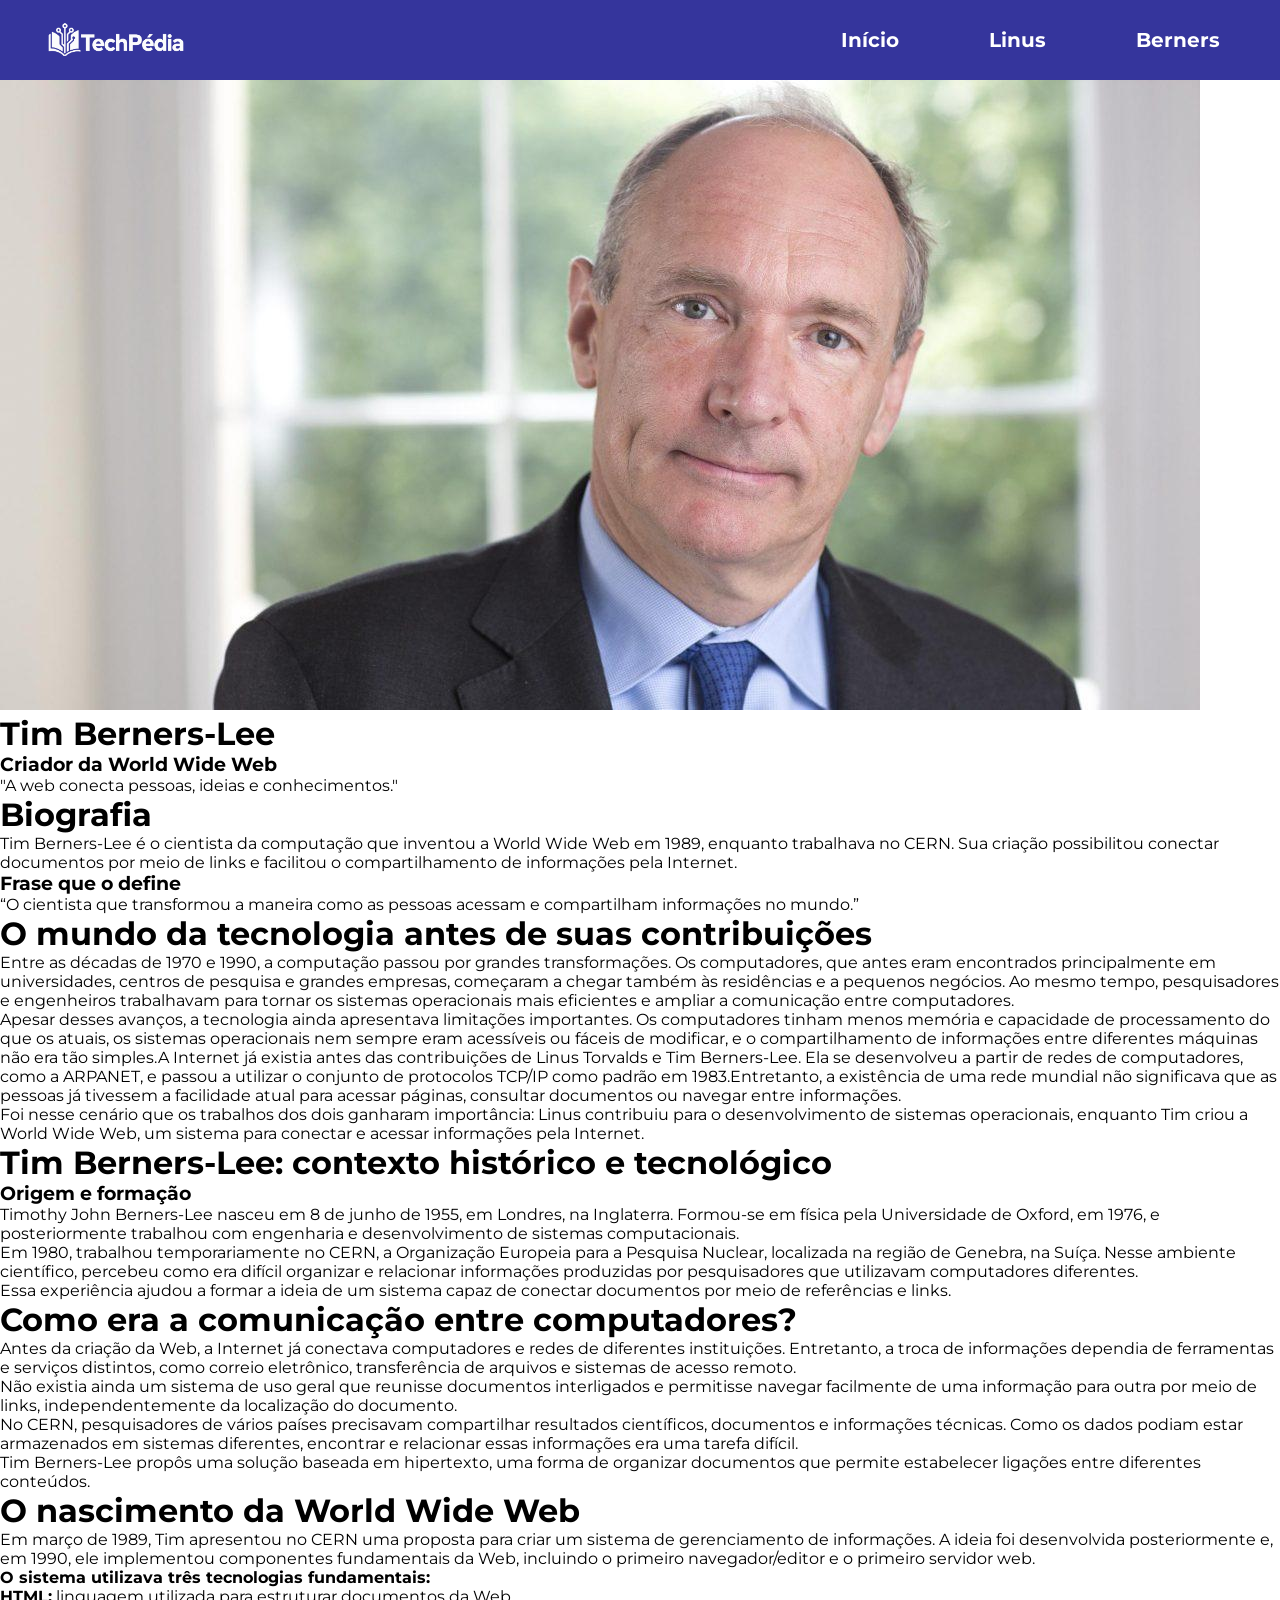
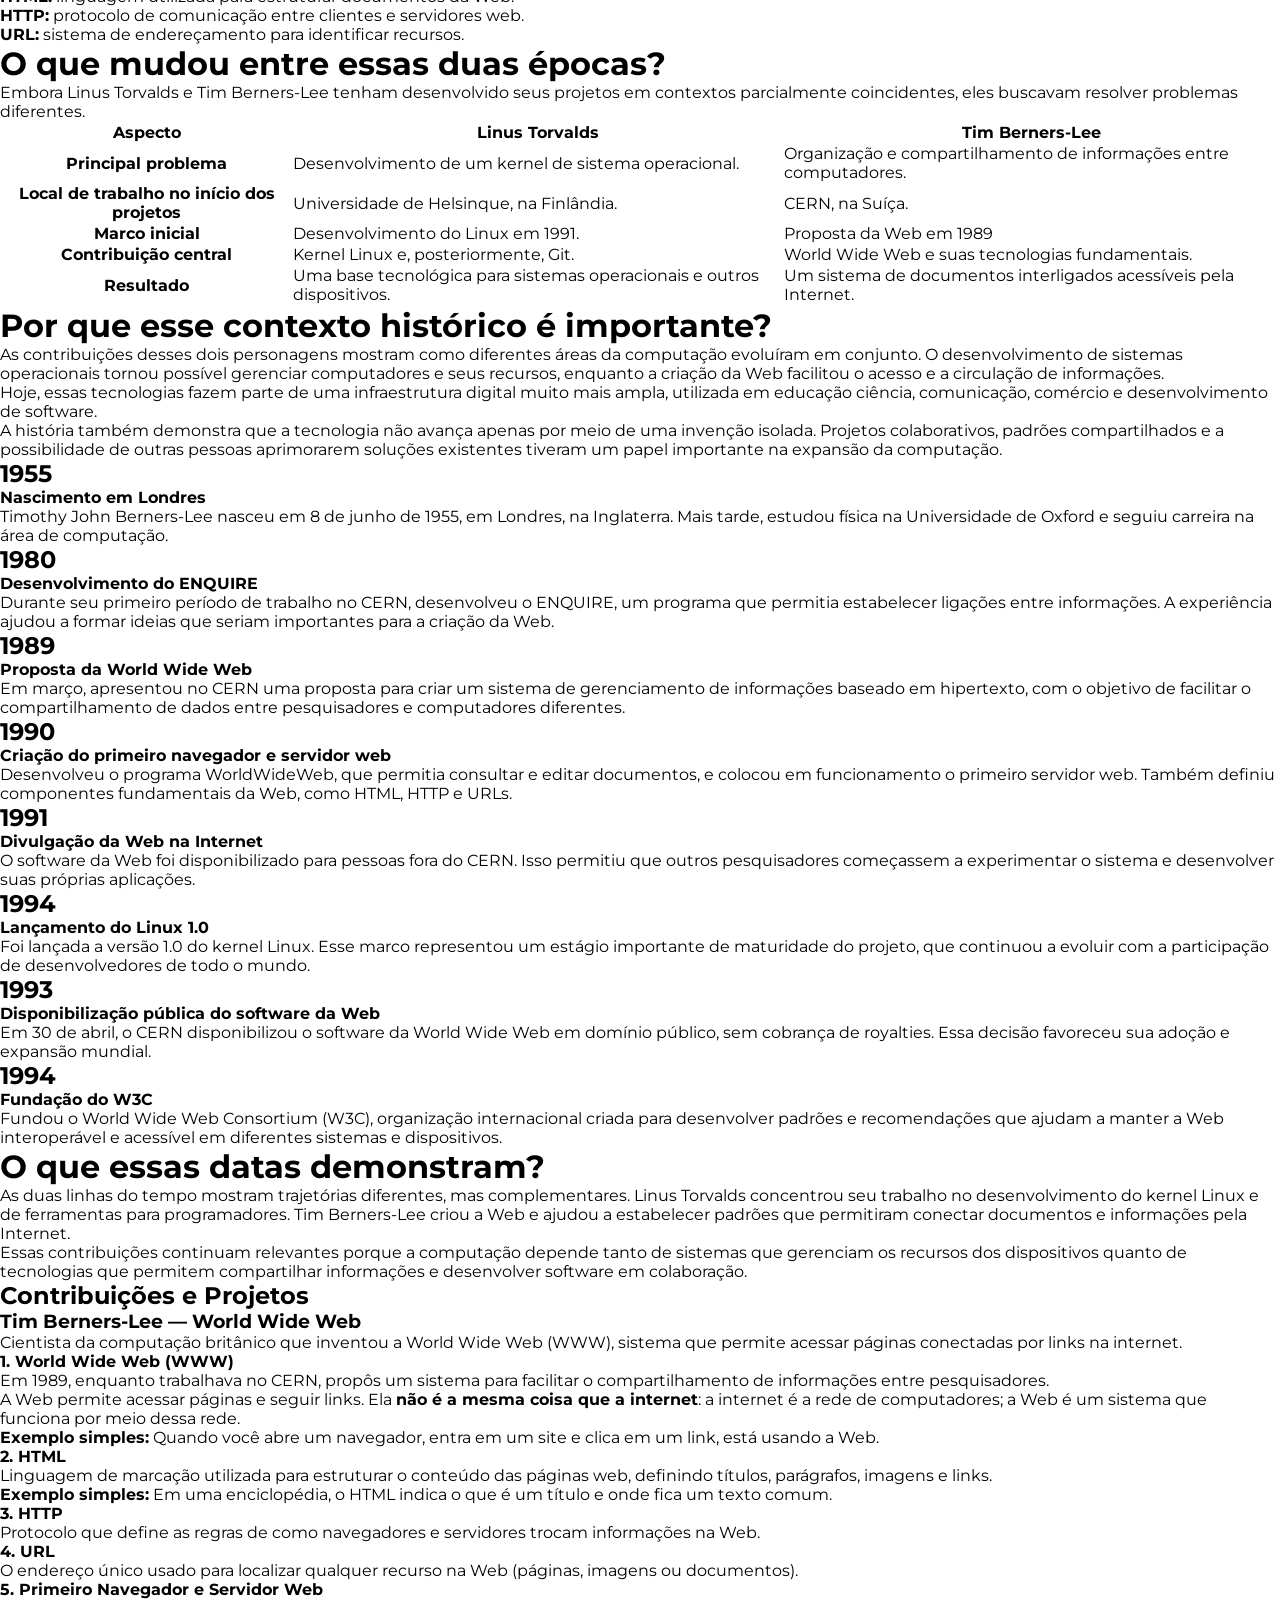
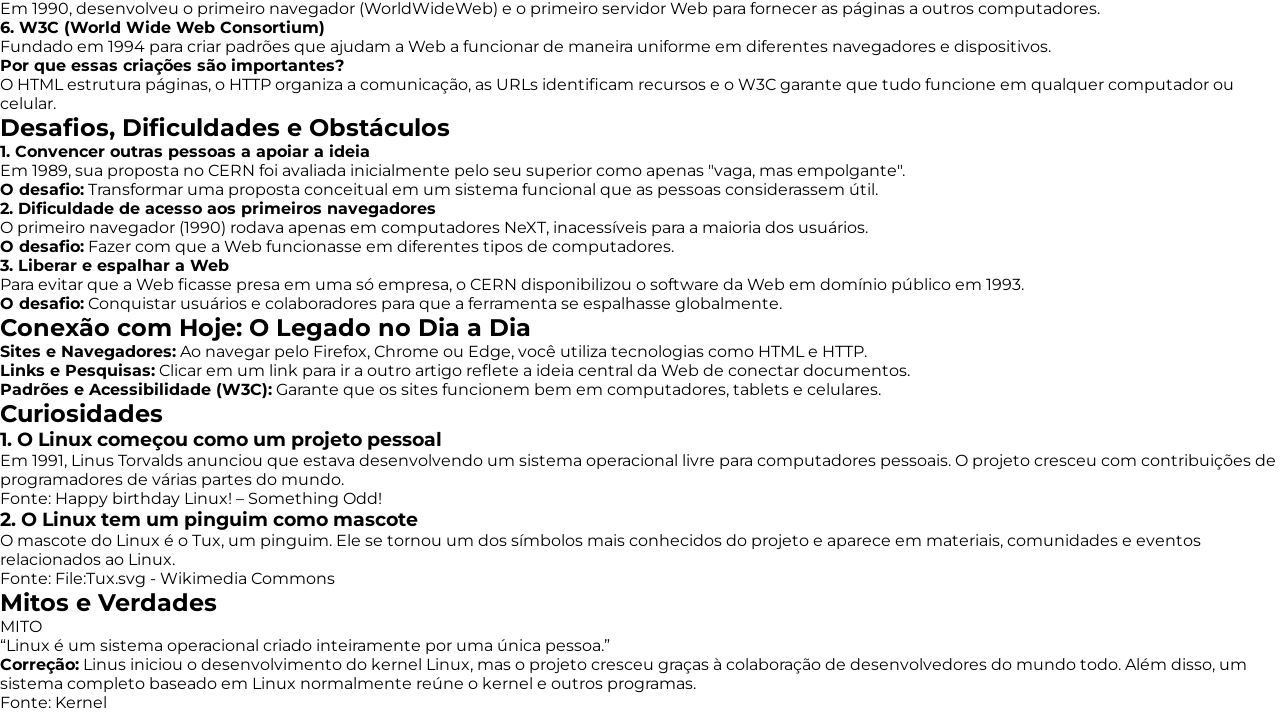
==== berners.html @ 82fdd0cc "." ====
<!DOCTYPE html>
<html lang="pt-BR">
<head>
    <meta charset="UTF-8">
    <meta name="viewport" content="width=device-width, initial-scale=1.0">
    <link rel="stylesheet" href="static/style.css">
    <title>TechPédia</title>
    <!-- relacha isso e para o css(Gemini ajudou) -->
    <link rel="preconnect" href="https://fonts.googleapis.com">
    <link rel="preconnect" href="https://fonts.gstatic.com" crossorigin>
    <link href="https://fonts.googleapis.com/css2?family=Montserrat:wght@400;700&display=swap" rel="stylesheet">
</head>
<body>
    <header class="cabecalho">
            <a class="imagem" href="index.html"><img src="imagens/TechPédia.png" alt="Imagem TechPédia"></a>
            <ul>
                <li><a href="index.html">Início</a></li>
                <li><a href="linus.html">Linus</a></li>
                <li><a href="berners.html">Berners</a></li>
            </ul>
    </header>

<!-- parte do meio -->
 
    <main>
        <div>
            <img src="imagens/Berners.jpg" alt="Imagem do Linus">
            <h1>Tim Berners-Lee</h1>
            <h3>Criador da World Wide Web</h3>
            <p>"A web conecta pessoas, ideias e conhecimentos."</p>
        </div>
        <div id="biografia">
            <h1>Biografia</h1>
            <p>Tim Berners-Lee é o cientista da computação que inventou a World Wide Web em 1989, enquanto trabalhava no CERN. Sua criação possibilitou conectar documentos por meio de links e facilitou o compartilhamento de informações pela Internet.</p>

            <h3>Frase que o define</h3>
            <p>“O cientista que transformou a maneira como as pessoas acessam e compartilham informações no mundo.”</p>
        </div>
        <div id="contexto">
            <h1>O mundo da tecnologia antes de suas contribuições</h1>
            <p>Entre as décadas de 1970 e 1990, a computação passou por grandes transformações. Os computadores, que antes eram encontrados principalmente em universidades, centros de pesquisa e grandes empresas, começaram a chegar também às residências e a pequenos negócios. Ao mesmo tempo, pesquisadores e engenheiros trabalhavam para tornar os sistemas operacionais mais eficientes e ampliar a comunicação entre computadores.</p>

            <p>Apesar desses avanços, a tecnologia ainda apresentava limitações importantes. Os computadores tinham menos memória e capacidade de processamento do que os atuais, os sistemas operacionais nem sempre eram acessíveis ou fáceis de modificar, e o compartilhamento de informações entre diferentes máquinas não era tão simples.A Internet já existia antes das contribuições de Linus Torvalds e Tim Berners-Lee. Ela se desenvolveu a partir de redes de computadores, como a ARPANET, e passou a utilizar o conjunto de protocolos TCP/IP como padrão em 1983.Entretanto, a existência de uma rede mundial não significava que as pessoas já tivessem a facilidade atual para acessar páginas, consultar documentos ou navegar entre informações.</p>
            
            <p>Foi nesse cenário que os trabalhos dos dois ganharam importância: Linus contribuiu para o desenvolvimento de sistemas operacionais, enquanto Tim criou a World Wide Web, um sistema para conectar e acessar informações pela Internet.</p>

            <h1>Tim Berners-Lee: contexto histórico e tecnológico</h1>
            <h3>Origem e formação</h3>
            <p>Timothy John Berners-Lee nasceu em 8 de junho de 1955, em Londres, na Inglaterra. Formou-se em física pela Universidade de Oxford, em 1976, e posteriormente trabalhou com engenharia e desenvolvimento de sistemas computacionais.</p>

            <p>Em 1980, trabalhou temporariamente no CERN, a Organização Europeia para a Pesquisa Nuclear, localizada na região de Genebra, na Suíça. Nesse ambiente científico, percebeu como era difícil organizar e relacionar informações produzidas por pesquisadores que utilizavam computadores diferentes.</p>

            <p>Essa experiência ajudou a formar a ideia de um sistema capaz de conectar documentos por meio de referências e links.</p>

            <h1>Como era a comunicação entre computadores?</h1>
            <p>Antes da criação da Web, a Internet já conectava computadores e redes de diferentes instituições. Entretanto, a troca de informações dependia de ferramentas e serviços distintos, como correio eletrônico, transferência de arquivos e sistemas de acesso remoto.</p>
            
            <p>Não existia ainda um sistema de uso geral que reunisse documentos interligados e permitisse navegar facilmente de uma informação para outra por meio de links, independentemente da localização do documento.</p>
            <p>No CERN, pesquisadores de vários países precisavam compartilhar resultados científicos, documentos e informações técnicas. Como os dados podiam estar armazenados em sistemas diferentes, encontrar e relacionar essas informações era uma tarefa difícil.</p>

            <p>Tim Berners-Lee propôs uma solução baseada em hipertexto, uma forma de organizar documentos que permite estabelecer ligações entre diferentes conteúdos.</p>

            <h1>O nascimento da World Wide Web</h1>
            <p>Em março de 1989, Tim apresentou no CERN uma proposta para criar um sistema de gerenciamento de informações. A ideia foi desenvolvida posteriormente e, em 1990, ele implementou componentes fundamentais da Web, incluindo o primeiro navegador/editor e o primeiro servidor web.</p>

            <h4>O sistema utilizava três tecnologias fundamentais:</h4>
            <ul>
                <li><strong>HTML:</strong> linguagem utilizada para estruturar documentos da Web.</li>
                <li><strong>HTTP:</strong> protocolo de comunicação entre clientes e servidores web.</li>
                <li><strong>URL:</strong> sistema de endereçamento para identificar recursos.</li>
            </ul>
            <h1>O que mudou entre essas duas épocas?</h1>
            <p>Embora Linus Torvalds e Tim Berners-Lee tenham desenvolvido seus projetos em contextos parcialmente coincidentes, eles buscavam resolver problemas diferentes.</p>

            <table>
                <thead>
                    <tr>
                        <th>Aspecto</th>
                        <th>Linus Torvalds</th>
                        <th>Tim Berners-Lee</th>
                    </tr>
                </thead>
                <tbody>
                    <tr>
                        <th>Principal problema</th>
                        <td>Desenvolvimento de um kernel de sistema operacional.</td>
                        <td>Organização e compartilhamento de informações entre computadores.</td>
                    </tr>
                    <tr>
                        <th>Local de trabalho no início dos projetos</th>
                        <td>Universidade de Helsinque, na Finlândia.</td>
                        <td>CERN, na Suíça.</td>
                    </tr>
                    <tr>
                        <th>Marco inicial</th>
                        <td>Desenvolvimento do Linux em 1991.</td>
                        <td>Proposta da Web em 1989</td>
                    </tr>
                    <tr>
                        <th>Contribuição central</th>
                        <td>Kernel Linux e, posteriormente, Git.</td>
                        <td>World Wide Web e suas tecnologias fundamentais.</td>
                    </tr>
                    <tr>
                        <th>Resultado</th>
                        <td>Uma base tecnológica para sistemas operacionais e outros dispositivos.</td>
                        <td>Um sistema de documentos interligados acessíveis pela Internet.</td>
                    </tr>
                </tbody>
            </table>

            <h1>Por que esse contexto histórico é importante?</h1>
            <p>As contribuições desses dois personagens mostram como diferentes áreas da computação evoluíram em conjunto. O desenvolvimento de sistemas operacionais tornou possível gerenciar computadores e seus recursos, enquanto a criação da Web facilitou o acesso e a circulação de informações.</p>

            <p>Hoje, essas tecnologias fazem parte de uma infraestrutura digital muito mais ampla, utilizada em educação ciência, comunicação, comércio e desenvolvimento de software.</p>

            <p>A história também demonstra que a tecnologia não avança apenas por meio de uma invenção isolada. Projetos colaborativos, padrões compartilhados e a possibilidade de outras pessoas aprimorarem soluções existentes tiveram um papel importante na expansão da computação.</p>

        </div>
        <div id="linha-tempo">
            <div>
                <h2>1955</h2>
                <h4>Nascimento em Londres</h4>
                <p>Timothy John Berners-Lee nasceu em 8 de junho de 1955, em Londres, na Inglaterra. Mais tarde, estudou física na Universidade de Oxford e seguiu carreira na área de computação.</p>
            </div>
            <div>
                <h2>1980</h2>
                <h4>Desenvolvimento do ENQUIRE</h4>
                <p>Durante seu primeiro período de trabalho no CERN, desenvolveu o ENQUIRE, um programa que permitia estabelecer ligações entre informações. A experiência ajudou a formar ideias que seriam importantes para a criação da Web.</p>
            </div>
            <div>
                <h2>1989</h2>
                <h4>Proposta da World Wide Web</h4>
                <p>Em março, apresentou no CERN uma proposta para criar um sistema de gerenciamento de informações baseado em hipertexto, com o objetivo de facilitar o compartilhamento de dados entre pesquisadores e computadores diferentes.</p>
            </div>
            <div>
                <h2>1990</h2>
                <h4>Criação do primeiro navegador e servidor web</h4>
                <p>Desenvolveu o programa WorldWideWeb, que permitia consultar e editar documentos, e colocou em funcionamento o primeiro servidor web. Também definiu componentes fundamentais da Web, como HTML, HTTP e URLs.</p>
            </div>
            <div>
                <h2>1991</h2>
                <h4>Divulgação da Web na Internet</h4>
                <p>O software da Web foi disponibilizado para pessoas fora do CERN. Isso permitiu que outros pesquisadores começassem a experimentar o sistema e desenvolver suas próprias aplicações.</p>
            </div>
            <div>
                <h2>1994</h2>
                <h4>Lançamento do Linux 1.0</h4>
                <p>Foi lançada a versão 1.0 do kernel Linux. Esse marco representou um estágio importante de maturidade do projeto, que continuou a evoluir com a participação de desenvolvedores de todo o mundo.</p>
            </div>
            <div>
                <h2>1993</h2>
                <h4>Disponibilização pública do software da Web</h4>
                <p>Em 30 de abril, o CERN disponibilizou o software da World Wide Web em domínio público, sem cobrança de royalties. Essa decisão favoreceu sua adoção e expansão mundial.</p>
            </div>
            <div>
                <h2>1994</h2>
                <h4>Fundação do W3C</h4>
                <p>Fundou o World Wide Web Consortium (W3C), organização internacional criada para desenvolver padrões e recomendações que ajudam a manter a Web interoperável e acessível em diferentes sistemas e dispositivos.</p>
            </div>
            <h1>O que essas datas demonstram?</h1>
            <p>As duas linhas do tempo mostram trajetórias diferentes, mas complementares. Linus Torvalds concentrou seu trabalho no desenvolvimento do kernel Linux e de ferramentas para programadores. Tim Berners-Lee criou a Web e ajudou a estabelecer padrões que permitiram conectar documentos e informações pela Internet.</p>
            
            <p>Essas contribuições continuam relevantes porque a computação depende tanto de sistemas que gerenciam os recursos dos dispositivos quanto de tecnologias que permitem compartilhar informações e desenvolver software em colaboração.</p>
        </div>
        <!-- parte do abner(04 a 06) -->

        <!-- SEÇÃO: CONTRIBUIÇÕES E PROJETOS -->
        <section class="secao-contribuicoes">
            <h2>Contribuições e Projetos</h2>

            <article class="cartao-autor">
                <h3>Tim Berners-Lee — World Wide Web</h3>
                <p class="subtitulo-autor">Cientista da computação britânico que inventou a World Wide Web (WWW), sistema que permite acessar páginas conectadas por links na internet.</p>

                <div class="card-item">
                    <h4>1. World Wide Web (WWW)</h4>
                    <p>Em 1989, enquanto trabalhava no CERN, propôs um sistema para facilitar o compartilhamento de informações entre pesquisadores.</p>
                    <p>A Web permite acessar páginas e seguir links. Ela <strong>não é a mesma coisa que a internet</strong>: a internet é a rede de computadores; a Web é um sistema que funciona por meio dessa rede.</p>
                    <div class="caixa-exemplo">
                        <strong>Exemplo simples:</strong> Quando você abre um navegador, entra em um site e clica em um link, está usando a Web.
                    </div>
                </div>

                <div class="card-item">
                    <h4>2. HTML</h4>
                    <p>Linguagem de marcação utilizada para estruturar o conteúdo das páginas web, definindo títulos, parágrafos, imagens e links.</p>
                    <div class="caixa-exemplo">
                        <strong>Exemplo simples:</strong> Em uma enciclopédia, o HTML indica o que é um título e onde fica um texto comum.
                    </div>
                </div>

                <div class="card-item">
                    <h4>3. HTTP</h4>
                    <p>Protocolo que define as regras de como navegadores e servidores trocam informações na Web.</p>
                </div>

                <div class="card-item">
                    <h4>4. URL</h4>
                    <p>O endereço único usado para localizar qualquer recurso na Web (páginas, imagens ou documentos).</p>
                </div>

                <div class="card-item">
                    <h4>5. Primeiro Navegador e Servidor Web</h4>
                    <p>Em 1990, desenvolveu o primeiro navegador (WorldWideWeb) e o primeiro servidor Web para fornecer as páginas a outros computadores.</p>
                </div>

                <div class="card-item">
                    <h4>6. W3C (World Wide Web Consortium)</h4>
                    <p>Fundado em 1994 para criar padrões que ajudam a Web a funcionar de maneira uniforme em diferentes navegadores e dispositivos.</p>
                </div>

                <div class="caixa-destaque">
                    <h4>Por que essas criações são importantes?</h4>
                    <p>O HTML estrutura páginas, o HTTP organiza a comunicação, as URLs identificam recursos e o W3C garante que tudo funcione em qualquer computador ou celular.</p>
                </div>
            </article>
        </section>

        <!-- SEÇÃO: DESAFIOS E OBSTÁCULOS -->
        <section class="secao-desafios">
            <h2>Desafios, Dificuldades e Obstáculos</h2>

            <article class="card-desafio">
                <div class="item-desafio">
                    <h4>1. Convencer outras pessoas a apoiar a ideia</h4>
                    <p>Em 1989, sua proposta no CERN foi avaliada inicialmente pelo seu superior como apenas "vaga, mas empolgante".</p>
                    <p><strong>O desafio:</strong> Transformar uma proposta conceitual em um sistema funcional que as pessoas considerassem útil.</p>
                </div>

                <div class="item-desafio">
                    <h4>2. Dificuldade de acesso aos primeiros navegadores</h4>
                    <p>O primeiro navegador (1990) rodava apenas em computadores NeXT, inacessíveis para a maioria dos usuários.</p>
                    <p><strong>O desafio:</strong> Fazer com que a Web funcionasse em diferentes tipos de computadores.</p>
                </div>

                <div class="item-desafio">
                    <h4>3. Liberar e espalhar a Web</h4>
                    <p>Para evitar que a Web ficasse presa em uma só empresa, o CERN disponibilizou o software da Web em domínio público em 1993.</p>
                    <p><strong>O desafio:</strong> Conquistar usuários e colaboradores para que a ferramenta se espalhasse globalmente.</p>
                </div>
            </article>
        </section>

        <!-- SEÇÃO: CONEXÃO COM O COTIDIANO -->
        <section class="secao-legado">
            <h2>Conexão com Hoje: O Legado no Dia a Dia</h2>

            <article class="card-legado">
                <ul>
                    <li><strong>Sites e Navegadores:</strong> Ao navegar pelo Firefox, Chrome ou Edge, você utiliza tecnologias como HTML e HTTP.</li>
                    <li><strong>Links e Pesquisas:</strong> Clicar em um link para ir a outro artigo reflete a ideia central da Web de conectar documentos.</li>
                    <li><strong>Padrões e Acessibilidade (W3C):</strong> Garante que os sites funcionem bem em computadores, tablets e celulares.</li>
                </ul>
            </article>
        </section>
        <!-- enzo (07 a 08) -->

        <section class="secao-curiosidades">
    <h2>Curiosidades</h2>

    <article class="card-curiosidade">
        <h3>1. O Linux começou como um projeto pessoal</h3>
        <p>Em 1991, Linus Torvalds anunciou que estava desenvolvendo um sistema operacional livre para computadores pessoais. O projeto cresceu com contribuições de programadores de várias partes do mundo.</p>
        <span class="fonte-referencia">Fonte: Happy birthday Linux! – Something Odd!</span>
    </article>

    <article class="card-curiosidade">
        <h3>2. O Linux tem um pinguim como mascote</h3>
        <p>O mascote do Linux é o Tux, um pinguim. Ele se tornou um dos símbolos mais conhecidos do projeto e aparece em materiais, comunidades e eventos relacionados ao Linux.</p>
        <span class="fonte-referencia">Fonte: File:Tux.svg - Wikimedia Commons</span>
    </article>
</section>

<section class="secao-mitos-verdades">
    <h2>Mitos e Verdades</h2>

    <div class="lista-mitos-verdades">
        <article class="card-fato mito">
            <header class="header-fato">
                <span class="tag-fato">MITO</span>
                <p class="frase-fato">“Linux é um sistema operacional criado inteiramente por uma única pessoa.”</p>
            </header>
            <div class="corpo-fato">
                <p><strong>Correção:</strong> Linus iniciou o desenvolvimento do kernel Linux, mas o projeto cresceu graças à colaboração de desenvolvedores do mundo todo. Além disso, um sistema completo baseado em Linux normalmente reúne o kernel e outros programas.</p>
                <span class="fonte-referencia">Fonte: Kernel</span>
            </div>
        </article>
    </div>
        
    </main>

</body>
---- static/style.css ----
:root{

    /* cor do cabecario */
    --cor-fundo: #35359c;
    --cor-letra: #fff;
}

*{
    padding: 0;
    margin: 0;
    box-sizing: border-box;
    font-family: 'Montserrat', sans-serif;
}


.cabecalho {
    display: flex;
    justify-content: space-between;
    align-items: center;
    padding: 15px 40px;
    background-color: var(--cor-fundo);

    /* parte para manter o cabecario fixo na tela */

    position: sticky;
    top: 0;
    z-index: 1000
}

.cabecalho ul {
    display: flex;
    flex-direction: row;
    gap: 10px 50px;          
    list-style: none;
}

.cabecalho ul li a {
    display: block;                
    color: var(--cor-letra);
    font-size: 20px;
    padding: 10px 20px;            
    text-decoration: none;
    border-radius: 8px;
    font-weight: bold;
}

.cabecalho .imagem img {
    height: 50px !important;
    width: auto !important;
    display: block;
}

/* parte de apresentacao  */

.titulo {

    background-color: #0a5cd8;

    color: var(--cor-letra);

}

.titulo h1 {

    font-size: 80px;

    padding: 20px 10px;

    margin-top: 100px;

    margin-right: 360px;

    color: var(--cor-letra);

}

.titulo img {
    height: 500px;
    align-items: left;
}

.principal {
    display: flex;

}

.segundario h2 {
    margin-bottom: 15px;
}

.segundario p{
    margin-bottom: 15px;
}

.segundario button  {
    border: 2px solid chocolate;
}
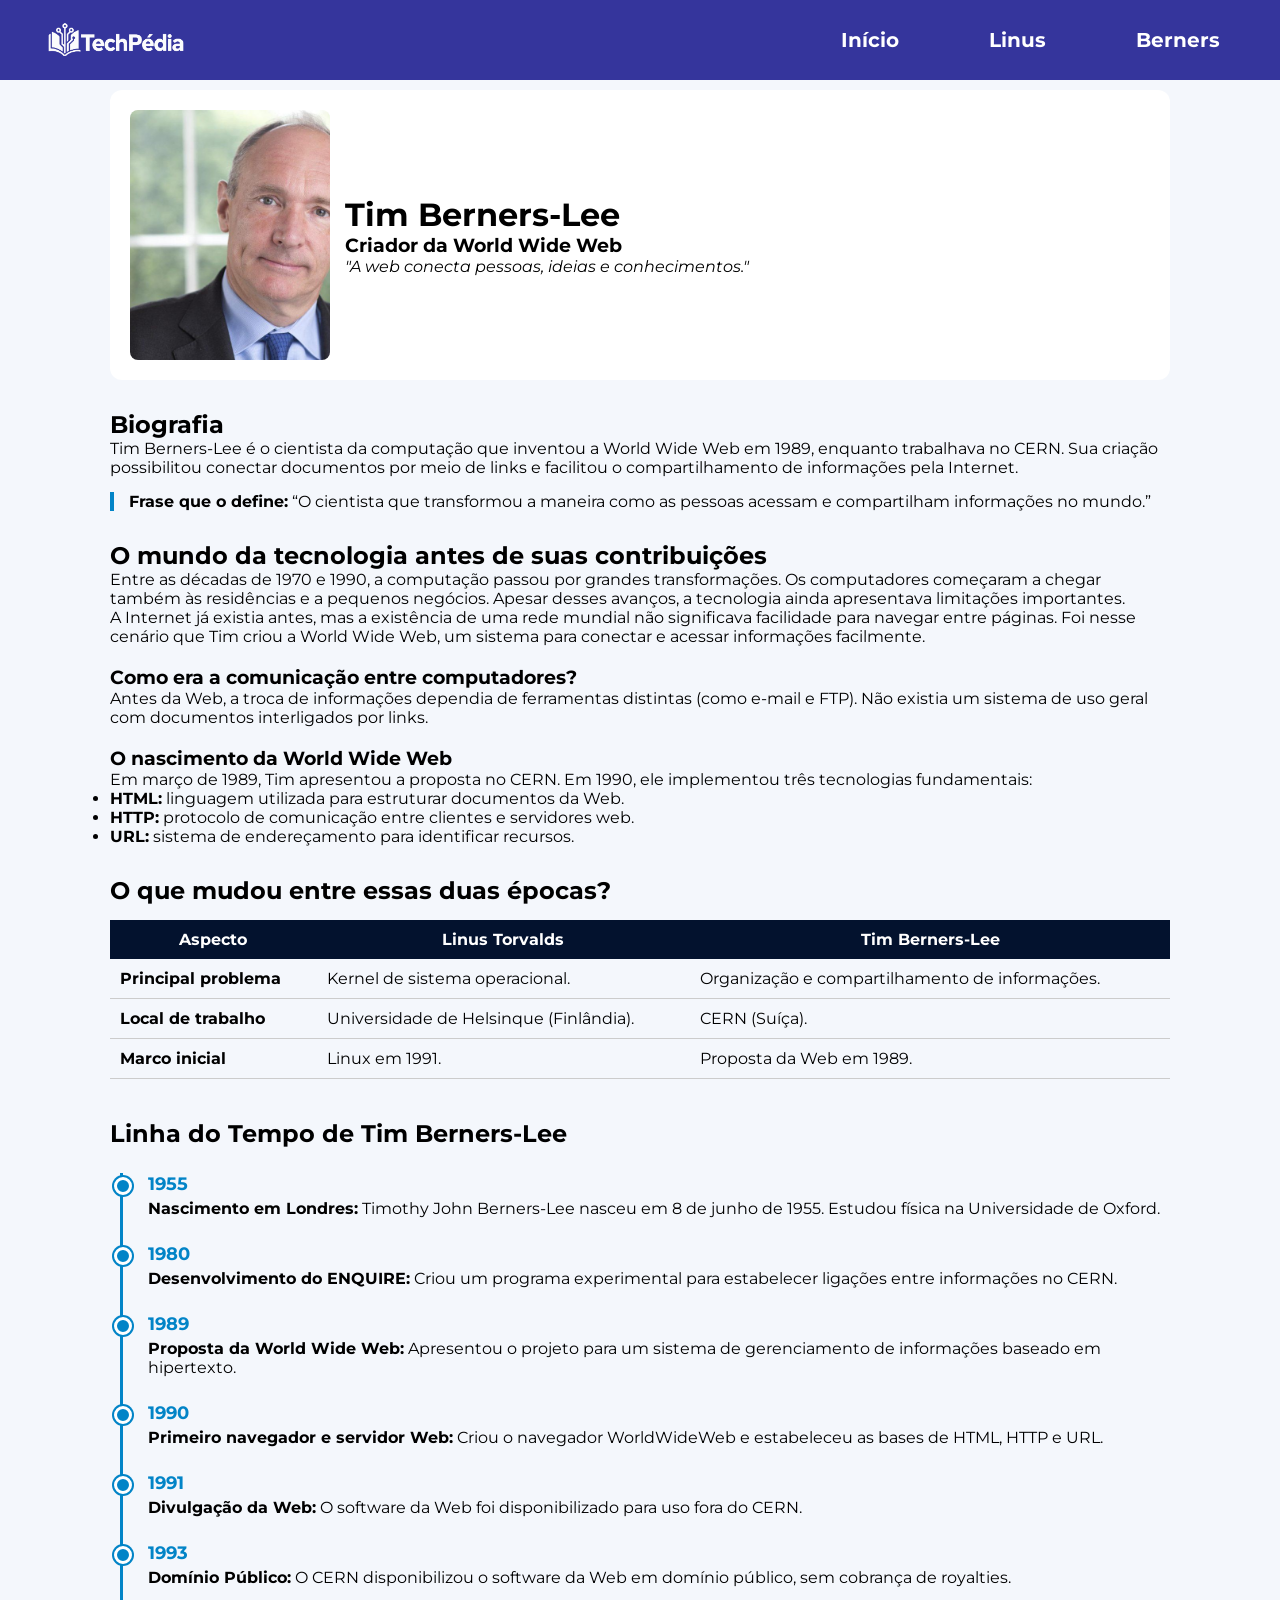
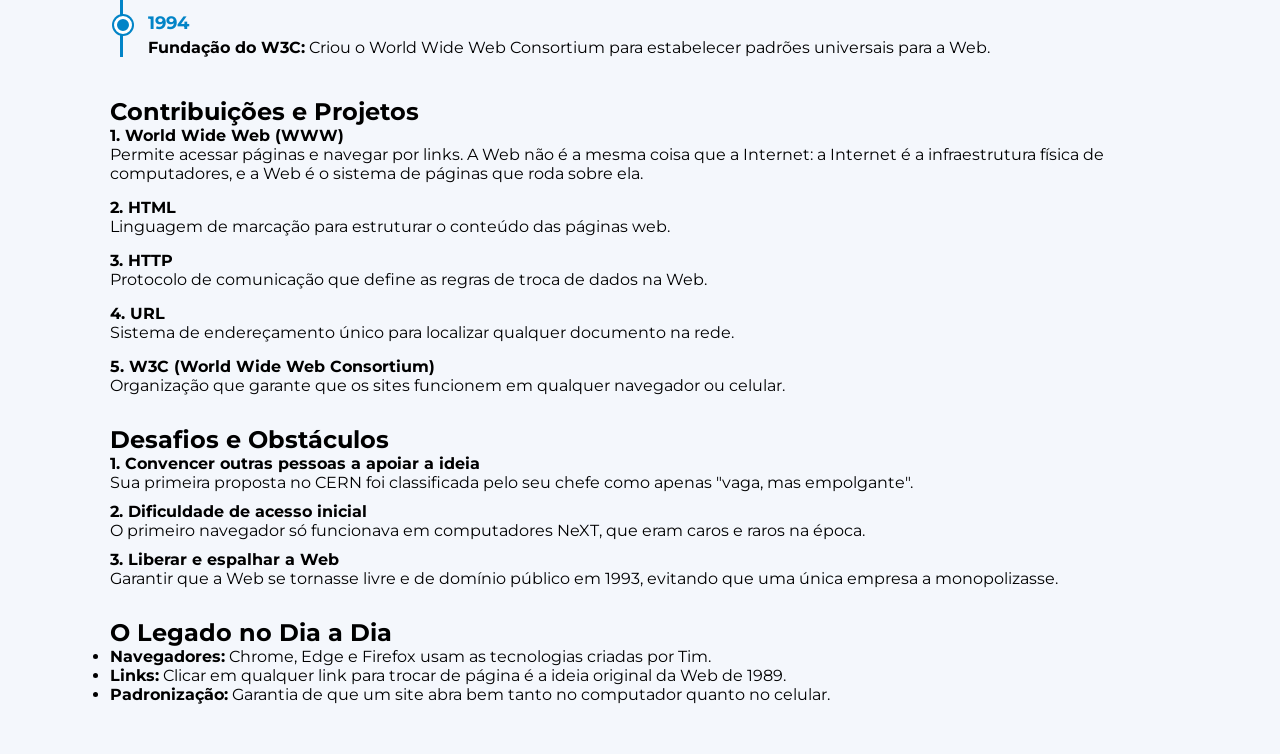
==== commit 51fd683a: "." ====
--- a/berners.html
+++ b/berners.html
@@ -4,290 +4,178 @@
     <meta charset="UTF-8">
     <meta name="viewport" content="width=device-width, initial-scale=1.0">
     <link rel="stylesheet" href="static/style.css">
-    <title>TechPédia</title>
-    <!-- relacha isso e para o css(Gemini ajudou) -->
+    <title>Tim Berners-Lee - TechPédia</title>
     <link rel="preconnect" href="https://fonts.googleapis.com">
     <link rel="preconnect" href="https://fonts.gstatic.com" crossorigin>
     <link href="https://fonts.googleapis.com/css2?family=Montserrat:wght@400;700&display=swap" rel="stylesheet">
 </head>
 <body>
     <header class="cabecalho">
-            <a class="imagem" href="index.html"><img src="imagens/TechPédia.png" alt="Imagem TechPédia"></a>
-            <ul>
-                <li><a href="index.html">Início</a></li>
-                <li><a href="linus.html">Linus</a></li>
-                <li><a href="berners.html">Berners</a></li>
-            </ul>
+        <a class="imagem" href="index.html"><img src="imagens/TechPédia.png" alt="Imagem TechPédia"></a>
+        <ul>
+            <li><a href="index.html">Início</a></li>
+            <li><a href="linus.html">Linus</a></li>
+            <li><a href="berners.html">Berners</a></li>
+        </ul>
     </header>
 
-<!-- parte do meio -->
- 
-    <main>
-        <div>
-            <img src="imagens/Berners.jpg" alt="Imagem do Linus">
-            <h1>Tim Berners-Lee</h1>
-            <h3>Criador da World Wide Web</h3>
-            <p>"A web conecta pessoas, ideias e conhecimentos."</p>
+    <main class="conteudo-principal">
+        <!-- SEÇÃO HERO DO TIM BERNERS-LEE -->
+        <div class="card-perfil" style="margin-top: 40px;">
+            <img src="imagens/Berners.jpg" alt="Tim Berners-Lee">
+            <div>
+                <h1>Tim Berners-Lee</h1>
+                <h3>Criador da World Wide Web</h3>
+                <p><em>"A web conecta pessoas, ideias e conhecimentos."</em></p>
+            </div>
         </div>
-        <div id="biografia">
-            <h1>Biografia</h1>
+
+        <!-- BIOGRAFIA E CONTEXTO -->
+        <section id="biografia" style="margin-top: 30px;">
+            <h2>Biografia</h2>
             <p>Tim Berners-Lee é o cientista da computação que inventou a World Wide Web em 1989, enquanto trabalhava no CERN. Sua criação possibilitou conectar documentos por meio de links e facilitou o compartilhamento de informações pela Internet.</p>
+            
+            <blockquote style="margin: 15px 0; padding-left: 15px; border-left: 4px solid var(--cor-azul-claro);">
+                <p><strong>Frase que o define:</strong> “O cientista que transformou a maneira como as pessoas acessam e compartilham informações no mundo.”</p>
+            </blockquote>
+        </section>
 
-            <h3>Frase que o define</h3>
-            <p>“O cientista que transformou a maneira como as pessoas acessam e compartilham informações no mundo.”</p>
-        </div>
-        <div id="contexto">
-            <h1>O mundo da tecnologia antes de suas contribuições</h1>
-            <p>Entre as décadas de 1970 e 1990, a computação passou por grandes transformações. Os computadores, que antes eram encontrados principalmente em universidades, centros de pesquisa e grandes empresas, começaram a chegar também às residências e a pequenos negócios. Ao mesmo tempo, pesquisadores e engenheiros trabalhavam para tornar os sistemas operacionais mais eficientes e ampliar a comunicação entre computadores.</p>
+        <section id="contexto" style="margin-top: 30px;">
+            <h2>O mundo da tecnologia antes de suas contribuições</h2>
+            <p>Entre as décadas de 1970 e 1990, a computação passou por grandes transformações. Os computadores começaram a chegar também às residências e a pequenos negócios. Apesar desses avanços, a tecnologia ainda apresentava limitações importantes.</p>
+            <p>A Internet já existia antes, mas a existência de uma rede mundial não significava facilidade para navegar entre páginas. Foi nesse cenário que Tim criou a World Wide Web, um sistema para conectar e acessar informações facilmente.</p>
 
-            <p>Apesar desses avanços, a tecnologia ainda apresentava limitações importantes. Os computadores tinham menos memória e capacidade de processamento do que os atuais, os sistemas operacionais nem sempre eram acessíveis ou fáceis de modificar, e o compartilhamento de informações entre diferentes máquinas não era tão simples.A Internet já existia antes das contribuições de Linus Torvalds e Tim Berners-Lee. Ela se desenvolveu a partir de redes de computadores, como a ARPANET, e passou a utilizar o conjunto de protocolos TCP/IP como padrão em 1983.Entretanto, a existência de uma rede mundial não significava que as pessoas já tivessem a facilidade atual para acessar páginas, consultar documentos ou navegar entre informações.</p>
-            
-            <p>Foi nesse cenário que os trabalhos dos dois ganharam importância: Linus contribuiu para o desenvolvimento de sistemas operacionais, enquanto Tim criou a World Wide Web, um sistema para conectar e acessar informações pela Internet.</p>
+            <h3 style="margin-top: 20px;">Como era a comunicação entre computadores?</h3>
+            <p>Antes da Web, a troca de informações dependia de ferramentas distintas (como e-mail e FTP). Não existia um sistema de uso geral com documentos interligados por links.</p>
 
-            <h1>Tim Berners-Lee: contexto histórico e tecnológico</h1>
-            <h3>Origem e formação</h3>
-            <p>Timothy John Berners-Lee nasceu em 8 de junho de 1955, em Londres, na Inglaterra. Formou-se em física pela Universidade de Oxford, em 1976, e posteriormente trabalhou com engenharia e desenvolvimento de sistemas computacionais.</p>
-
-            <p>Em 1980, trabalhou temporariamente no CERN, a Organização Europeia para a Pesquisa Nuclear, localizada na região de Genebra, na Suíça. Nesse ambiente científico, percebeu como era difícil organizar e relacionar informações produzidas por pesquisadores que utilizavam computadores diferentes.</p>
-
-            <p>Essa experiência ajudou a formar a ideia de um sistema capaz de conectar documentos por meio de referências e links.</p>
-
-            <h1>Como era a comunicação entre computadores?</h1>
-            <p>Antes da criação da Web, a Internet já conectava computadores e redes de diferentes instituições. Entretanto, a troca de informações dependia de ferramentas e serviços distintos, como correio eletrônico, transferência de arquivos e sistemas de acesso remoto.</p>
-            
-            <p>Não existia ainda um sistema de uso geral que reunisse documentos interligados e permitisse navegar facilmente de uma informação para outra por meio de links, independentemente da localização do documento.</p>
-            <p>No CERN, pesquisadores de vários países precisavam compartilhar resultados científicos, documentos e informações técnicas. Como os dados podiam estar armazenados em sistemas diferentes, encontrar e relacionar essas informações era uma tarefa difícil.</p>
-
-            <p>Tim Berners-Lee propôs uma solução baseada em hipertexto, uma forma de organizar documentos que permite estabelecer ligações entre diferentes conteúdos.</p>
-
-            <h1>O nascimento da World Wide Web</h1>
-            <p>Em março de 1989, Tim apresentou no CERN uma proposta para criar um sistema de gerenciamento de informações. A ideia foi desenvolvida posteriormente e, em 1990, ele implementou componentes fundamentais da Web, incluindo o primeiro navegador/editor e o primeiro servidor web.</p>
-
-            <h4>O sistema utilizava três tecnologias fundamentais:</h4>
+            <h3 style="margin-top: 20px;">O nascimento da World Wide Web</h3>
+            <p>Em março de 1989, Tim apresentou a proposta no CERN. Em 1990, ele implementou três tecnologias fundamentais:</p>
             <ul>
                 <li><strong>HTML:</strong> linguagem utilizada para estruturar documentos da Web.</li>
                 <li><strong>HTTP:</strong> protocolo de comunicação entre clientes e servidores web.</li>
                 <li><strong>URL:</strong> sistema de endereçamento para identificar recursos.</li>
             </ul>
-            <h1>O que mudou entre essas duas épocas?</h1>
-            <p>Embora Linus Torvalds e Tim Berners-Lee tenham desenvolvido seus projetos em contextos parcialmente coincidentes, eles buscavam resolver problemas diferentes.</p>
+        </section>
 
-            <table>
+        <!-- COMPARAÇÃO DE CONTEXTO -->
+        <section style="margin-top: 30px;">
+            <h2>O que mudou entre essas duas épocas?</h2>
+            <table style="width: 100%; margin-top: 15px; border-collapse: collapse;">
                 <thead>
-                    <tr>
-                        <th>Aspecto</th>
-                        <th>Linus Torvalds</th>
-                        <th>Tim Berners-Lee</th>
+                    <tr style="background-color: var(--cor-hero); color: #fff;">
+                        <th style="padding: 10px;">Aspecto</th>
+                        <th style="padding: 10px;">Linus Torvalds</th>
+                        <th style="padding: 10px;">Tim Berners-Lee</th>
                     </tr>
                 </thead>
                 <tbody>
                     <tr>
-                        <th>Principal problema</th>
-                        <td>Desenvolvimento de um kernel de sistema operacional.</td>
-                        <td>Organização e compartilhamento de informações entre computadores.</td>
+                        <td style="padding: 10px; border-bottom: 1px solid #ccc;"><strong>Principal problema</strong></td>
+                        <td style="padding: 10px; border-bottom: 1px solid #ccc;">Kernel de sistema operacional.</td>
+                        <td style="padding: 10px; border-bottom: 1px solid #ccc;">Organização e compartilhamento de informações.</td>
                     </tr>
                     <tr>
-                        <th>Local de trabalho no início dos projetos</th>
-                        <td>Universidade de Helsinque, na Finlândia.</td>
-                        <td>CERN, na Suíça.</td>
+                        <td style="padding: 10px; border-bottom: 1px solid #ccc;"><strong>Local de trabalho</strong></td>
+                        <td style="padding: 10px; border-bottom: 1px solid #ccc;">Universidade de Helsinque (Finlândia).</td>
+                        <td style="padding: 10px; border-bottom: 1px solid #ccc;">CERN (Suíça).</td>
                     </tr>
                     <tr>
-                        <th>Marco inicial</th>
-                        <td>Desenvolvimento do Linux em 1991.</td>
-                        <td>Proposta da Web em 1989</td>
-                    </tr>
-                    <tr>
-                        <th>Contribuição central</th>
-                        <td>Kernel Linux e, posteriormente, Git.</td>
-                        <td>World Wide Web e suas tecnologias fundamentais.</td>
-                    </tr>
-                    <tr>
-                        <th>Resultado</th>
-                        <td>Uma base tecnológica para sistemas operacionais e outros dispositivos.</td>
-                        <td>Um sistema de documentos interligados acessíveis pela Internet.</td>
+                        <td style="padding: 10px; border-bottom: 1px solid #ccc;"><strong>Marco inicial</strong></td>
+                        <td style="padding: 10px; border-bottom: 1px solid #ccc;">Linux em 1991.</td>
+                        <td style="padding: 10px; border-bottom: 1px solid #ccc;">Proposta da Web em 1989.</td>
                     </tr>
                 </tbody>
             </table>
+        </section>
 
-            <h1>Por que esse contexto histórico é importante?</h1>
-            <p>As contribuições desses dois personagens mostram como diferentes áreas da computação evoluíram em conjunto. O desenvolvimento de sistemas operacionais tornou possível gerenciar computadores e seus recursos, enquanto a criação da Web facilitou o acesso e a circulação de informações.</p>
+        <!-- LINHA DO TEMPO ESTILIZADA -->
+        <section style="margin-top: 40px;">
+            <h2>Linha do Tempo de Tim Berners-Lee</h2>
+            <div class="linha-tempo">
+                <div class="item-timeline">
+                    <span class="ano">1955</span>
+                    <p><strong>Nascimento em Londres:</strong> Timothy John Berners-Lee nasceu em 8 de junho de 1955. Estudou física na Universidade de Oxford.</p>
+                </div>
+                <div class="item-timeline">
+                    <span class="ano">1980</span>
+                    <p><strong>Desenvolvimento do ENQUIRE:</strong> Criou um programa experimental para estabelecer ligações entre informações no CERN.</p>
+                </div>
+                <div class="item-timeline">
+                    <span class="ano">1989</span>
+                    <p><strong>Proposta da World Wide Web:</strong> Apresentou o projeto para um sistema de gerenciamento de informações baseado em hipertexto.</p>
+                </div>
+                <div class="item-timeline">
+                    <span class="ano">1990</span>
+                    <p><strong>Primeiro navegador e servidor Web:</strong> Criou o navegador WorldWideWeb e estabeleceu as bases de HTML, HTTP e URL.</p>
+                </div>
+                <div class="item-timeline">
+                    <span class="ano">1991</span>
+                    <p><strong>Divulgação da Web:</strong> O software da Web foi disponibilizado para uso fora do CERN.</p>
+                </div>
+                <div class="item-timeline">
+                    <span class="ano">1993</span>
+                    <p><strong>Domínio Público:</strong> O CERN disponibilizou o software da Web em domínio público, sem cobrança de royalties.</p>
+                </div>
+                <div class="item-timeline">
+                    <span class="ano">1994</span>
+                    <p><strong>Fundação do W3C:</strong> Criou o World Wide Web Consortium para estabelecer padrões universais para a Web.</p>
+                </div>
+            </div>
+        </section>
 
-            <p>Hoje, essas tecnologias fazem parte de uma infraestrutura digital muito mais ampla, utilizada em educação ciência, comunicação, comércio e desenvolvimento de software.</p>
-
-            <p>A história também demonstra que a tecnologia não avança apenas por meio de uma invenção isolada. Projetos colaborativos, padrões compartilhados e a possibilidade de outras pessoas aprimorarem soluções existentes tiveram um papel importante na expansão da computação.</p>
-
-        </div>
-        <div id="linha-tempo">
-            <div>
-                <h2>1955</h2>
-                <h4>Nascimento em Londres</h4>
-                <p>Timothy John Berners-Lee nasceu em 8 de junho de 1955, em Londres, na Inglaterra. Mais tarde, estudou física na Universidade de Oxford e seguiu carreira na área de computação.</p>
-            </div>
-            <div>
-                <h2>1980</h2>
-                <h4>Desenvolvimento do ENQUIRE</h4>
-                <p>Durante seu primeiro período de trabalho no CERN, desenvolveu o ENQUIRE, um programa que permitia estabelecer ligações entre informações. A experiência ajudou a formar ideias que seriam importantes para a criação da Web.</p>
-            </div>
-            <div>
-                <h2>1989</h2>
-                <h4>Proposta da World Wide Web</h4>
-                <p>Em março, apresentou no CERN uma proposta para criar um sistema de gerenciamento de informações baseado em hipertexto, com o objetivo de facilitar o compartilhamento de dados entre pesquisadores e computadores diferentes.</p>
-            </div>
-            <div>
-                <h2>1990</h2>
-                <h4>Criação do primeiro navegador e servidor web</h4>
-                <p>Desenvolveu o programa WorldWideWeb, que permitia consultar e editar documentos, e colocou em funcionamento o primeiro servidor web. Também definiu componentes fundamentais da Web, como HTML, HTTP e URLs.</p>
-            </div>
-            <div>
-                <h2>1991</h2>
-                <h4>Divulgação da Web na Internet</h4>
-                <p>O software da Web foi disponibilizado para pessoas fora do CERN. Isso permitiu que outros pesquisadores começassem a experimentar o sistema e desenvolver suas próprias aplicações.</p>
-            </div>
-            <div>
-                <h2>1994</h2>
-                <h4>Lançamento do Linux 1.0</h4>
-                <p>Foi lançada a versão 1.0 do kernel Linux. Esse marco representou um estágio importante de maturidade do projeto, que continuou a evoluir com a participação de desenvolvedores de todo o mundo.</p>
-            </div>
-            <div>
-                <h2>1993</h2>
-                <h4>Disponibilização pública do software da Web</h4>
-                <p>Em 30 de abril, o CERN disponibilizou o software da World Wide Web em domínio público, sem cobrança de royalties. Essa decisão favoreceu sua adoção e expansão mundial.</p>
-            </div>
-            <div>
-                <h2>1994</h2>
-                <h4>Fundação do W3C</h4>
-                <p>Fundou o World Wide Web Consortium (W3C), organização internacional criada para desenvolver padrões e recomendações que ajudam a manter a Web interoperável e acessível em diferentes sistemas e dispositivos.</p>
-            </div>
-            <h1>O que essas datas demonstram?</h1>
-            <p>As duas linhas do tempo mostram trajetórias diferentes, mas complementares. Linus Torvalds concentrou seu trabalho no desenvolvimento do kernel Linux e de ferramentas para programadores. Tim Berners-Lee criou a Web e ajudou a estabelecer padrões que permitiram conectar documentos e informações pela Internet.</p>
-            
-            <p>Essas contribuições continuam relevantes porque a computação depende tanto de sistemas que gerenciam os recursos dos dispositivos quanto de tecnologias que permitem compartilhar informações e desenvolver software em colaboração.</p>
-        </div>
-        <!-- parte do abner(04 a 06) -->
-
-        <!-- SEÇÃO: CONTRIBUIÇÕES E PROJETOS -->
-        <section class="secao-contribuicoes">
+        <!-- CONTRIBUIÇÕES E PROJETOS -->
+        <section class="secao-contribuicoes" style="margin-top: 40px;">
             <h2>Contribuições e Projetos</h2>
-
             <article class="cartao-autor">
-                <h3>Tim Berners-Lee — World Wide Web</h3>
-                <p class="subtitulo-autor">Cientista da computação britânico que inventou a World Wide Web (WWW), sistema que permite acessar páginas conectadas por links na internet.</p>
-
-                <div class="card-item">
+                <div class="card-item" style="margin-bottom: 15px;">
                     <h4>1. World Wide Web (WWW)</h4>
-                    <p>Em 1989, enquanto trabalhava no CERN, propôs um sistema para facilitar o compartilhamento de informações entre pesquisadores.</p>
-                    <p>A Web permite acessar páginas e seguir links. Ela <strong>não é a mesma coisa que a internet</strong>: a internet é a rede de computadores; a Web é um sistema que funciona por meio dessa rede.</p>
-                    <div class="caixa-exemplo">
-                        <strong>Exemplo simples:</strong> Quando você abre um navegador, entra em um site e clica em um link, está usando a Web.
-                    </div>
+                    <p>Permite acessar páginas e navegar por links. A Web não é a mesma coisa que a Internet: a Internet é a infraestrutura física de computadores, e a Web é o sistema de páginas que roda sobre ela.</p>
                 </div>
-
-                <div class="card-item">
+                <div class="card-item" style="margin-bottom: 15px;">
                     <h4>2. HTML</h4>
-                    <p>Linguagem de marcação utilizada para estruturar o conteúdo das páginas web, definindo títulos, parágrafos, imagens e links.</p>
-                    <div class="caixa-exemplo">
-                        <strong>Exemplo simples:</strong> Em uma enciclopédia, o HTML indica o que é um título e onde fica um texto comum.
-                    </div>
+                    <p>Linguagem de marcação para estruturar o conteúdo das páginas web.</p>
                 </div>
-
-                <div class="card-item">
+                <div class="card-item" style="margin-bottom: 15px;">
                     <h4>3. HTTP</h4>
-                    <p>Protocolo que define as regras de como navegadores e servidores trocam informações na Web.</p>
+                    <p>Protocolo de comunicação que define as regras de troca de dados na Web.</p>
                 </div>
-
-                <div class="card-item">
+                <div class="card-item" style="margin-bottom: 15px;">
                     <h4>4. URL</h4>
-                    <p>O endereço único usado para localizar qualquer recurso na Web (páginas, imagens ou documentos).</p>
+                    <p>Sistema de endereçamento único para localizar qualquer documento na rede.</p>
                 </div>
-
-                <div class="card-item">
-                    <h4>5. Primeiro Navegador e Servidor Web</h4>
-                    <p>Em 1990, desenvolveu o primeiro navegador (WorldWideWeb) e o primeiro servidor Web para fornecer as páginas a outros computadores.</p>
-                </div>
-
-                <div class="card-item">
-                    <h4>6. W3C (World Wide Web Consortium)</h4>
-                    <p>Fundado em 1994 para criar padrões que ajudam a Web a funcionar de maneira uniforme em diferentes navegadores e dispositivos.</p>
-                </div>
-
-                <div class="caixa-destaque">
-                    <h4>Por que essas criações são importantes?</h4>
-                    <p>O HTML estrutura páginas, o HTTP organiza a comunicação, as URLs identificam recursos e o W3C garante que tudo funcione em qualquer computador ou celular.</p>
+                <div class="card-item" style="margin-bottom: 15px;">
+                    <h4>5. W3C (World Wide Web Consortium)</h4>
+                    <p>Organização que garante que os sites funcionem em qualquer navegador ou celular.</p>
                 </div>
             </article>
         </section>
 
-        <!-- SEÇÃO: DESAFIOS E OBSTÁCULOS -->
-        <section class="secao-desafios">
-            <h2>Desafios, Dificuldades e Obstáculos</h2>
-
-            <article class="card-desafio">
-                <div class="item-desafio">
-                    <h4>1. Convencer outras pessoas a apoiar a ideia</h4>
-                    <p>Em 1989, sua proposta no CERN foi avaliada inicialmente pelo seu superior como apenas "vaga, mas empolgante".</p>
-                    <p><strong>O desafio:</strong> Transformar uma proposta conceitual em um sistema funcional que as pessoas considerassem útil.</p>
-                </div>
-
-                <div class="item-desafio">
-                    <h4>2. Dificuldade de acesso aos primeiros navegadores</h4>
-                    <p>O primeiro navegador (1990) rodava apenas em computadores NeXT, inacessíveis para a maioria dos usuários.</p>
-                    <p><strong>O desafio:</strong> Fazer com que a Web funcionasse em diferentes tipos de computadores.</p>
-                </div>
-
-                <div class="item-desafio">
-                    <h4>3. Liberar e espalhar a Web</h4>
-                    <p>Para evitar que a Web ficasse presa em uma só empresa, o CERN disponibilizou o software da Web em domínio público em 1993.</p>
-                    <p><strong>O desafio:</strong> Conquistar usuários e colaboradores para que a ferramenta se espalhasse globalmente.</p>
-                </div>
-            </article>
+        <!-- DESAFIOS -->
+        <section class="secao-desafios" style="margin-top: 30px;">
+            <h2>Desafios e Obstáculos</h2>
+            <div class="item-desafio">
+                <h4>1. Convencer outras pessoas a apoiar a ideia</h4>
+                <p>Sua primeira proposta no CERN foi classificada pelo seu chefe como apenas "vaga, mas empolgante".</p>
+            </div>
+            <div class="item-desafio" style="margin-top: 10px;">
+                <h4>2. Dificuldade de acesso inicial</h4>
+                <p>O primeiro navegador só funcionava em computadores NeXT, que eram caros e raros na época.</p>
+            </div>
+            <div class="item-desafio" style="margin-top: 10px;">
+                <h4>3. Liberar e espalhar a Web</h4>
+                <p>Garantir que a Web se tornasse livre e de domínio público em 1993, evitando que uma única empresa a monopolizasse.</p>
+            </div>
         </section>
 
-        <!-- SEÇÃO: CONEXÃO COM O COTIDIANO -->
-        <section class="secao-legado">
-            <h2>Conexão com Hoje: O Legado no Dia a Dia</h2>
-
-            <article class="card-legado">
-                <ul>
-                    <li><strong>Sites e Navegadores:</strong> Ao navegar pelo Firefox, Chrome ou Edge, você utiliza tecnologias como HTML e HTTP.</li>
-                    <li><strong>Links e Pesquisas:</strong> Clicar em um link para ir a outro artigo reflete a ideia central da Web de conectar documentos.</li>
-                    <li><strong>Padrões e Acessibilidade (W3C):</strong> Garante que os sites funcionem bem em computadores, tablets e celulares.</li>
-                </ul>
-            </article>
+        <!-- LEGADO NO DIA A DIA -->
+        <section class="secao-legado" style="margin-top: 30px; margin-bottom: 50px;">
+            <h2>O Legado no Dia a Dia</h2>
+            <ul>
+                <li><strong>Navegadores:</strong> Chrome, Edge e Firefox usam as tecnologias criadas por Tim.</li>
+                <li><strong>Links:</strong> Clicar em qualquer link para trocar de página é a ideia original da Web de 1989.</li>
+                <li><strong>Padronização:</strong> Garantia de que um site abra bem tanto no computador quanto no celular.</li>
+            </ul>
         </section>
-        <!-- enzo (07 a 08) -->
-
-        <section class="secao-curiosidades">
-    <h2>Curiosidades</h2>
-
-    <article class="card-curiosidade">
-        <h3>1. O Linux começou como um projeto pessoal</h3>
-        <p>Em 1991, Linus Torvalds anunciou que estava desenvolvendo um sistema operacional livre para computadores pessoais. O projeto cresceu com contribuições de programadores de várias partes do mundo.</p>
-        <span class="fonte-referencia">Fonte: Happy birthday Linux! – Something Odd!</span>
-    </article>
-
-    <article class="card-curiosidade">
-        <h3>2. O Linux tem um pinguim como mascote</h3>
-        <p>O mascote do Linux é o Tux, um pinguim. Ele se tornou um dos símbolos mais conhecidos do projeto e aparece em materiais, comunidades e eventos relacionados ao Linux.</p>
-        <span class="fonte-referencia">Fonte: File:Tux.svg - Wikimedia Commons</span>
-    </article>
-</section>
-
-<section class="secao-mitos-verdades">
-    <h2>Mitos e Verdades</h2>
-
-    <div class="lista-mitos-verdades">
-        <article class="card-fato mito">
-            <header class="header-fato">
-                <span class="tag-fato">MITO</span>
-                <p class="frase-fato">“Linux é um sistema operacional criado inteiramente por uma única pessoa.”</p>
-            </header>
-            <div class="corpo-fato">
-                <p><strong>Correção:</strong> Linus iniciou o desenvolvimento do kernel Linux, mas o projeto cresceu graças à colaboração de desenvolvedores do mundo todo. Além disso, um sistema completo baseado em Linux normalmente reúne o kernel e outros programas.</p>
-                <span class="fonte-referencia">Fonte: Kernel</span>
-            </div>
-        </article>
-    </div>
-        
     </main>
-
 </body>
+</html>
--- a/static/style.css
+++ b/static/style.css
@@ -1,8 +1,22 @@
+
+
 :root{
 
     /* cor do cabecario */
     --cor-fundo: #35359c;
     --cor-letra: #fff;
+
+    /* Fundo da secção de apresentação (azul muito escuro) */
+    --cor-hero: #03122e ;
+
+    /* Fundo geral da página, onde ficam os cartões (um azul/cinza bem clarinho) */
+    --cor-fundo-site: #f4f7fc;
+
+    /* Cor dos botões azuis e dos cartões de atalho */
+    --cor-azul-claro: #0284c7;
+
+    /* Cor para textos mais discretos (como subtítulos) */
+    --cor-letra-cinza: #94a3b8;
 }
 
 *{
@@ -12,6 +26,9 @@
     font-family: 'Montserrat', sans-serif;
 }
 
+body {
+    background-color: var(--cor-fundo-site);
+}
 
 .cabecalho {
     display: flex;
@@ -20,7 +37,7 @@
     padding: 15px 40px;
     background-color: var(--cor-fundo);
 
-    /* parte para manter o cabecario fixo na tela */
+    /* parte para manter o cabecalho fixo na tela */
 
     position: sticky;
     top: 0;
@@ -50,48 +67,140 @@
     display: block;
 }
 
-/* parte de apresentacao  */
-
-.titulo {
-
-    background-color: #0a5cd8;
-
-    color: var(--cor-letra);
-
-}
-
-.titulo h1 {
-
-    font-size: 80px;
-
-    padding: 20px 10px;
-
-    margin-top: 100px;
-
-    margin-right: 360px;
-
-    color: var(--cor-letra);
-
-}
-
-.titulo img {
-    height: 500px;
-    align-items: left;
-}
-
-.principal {
-    display: flex;
-
-}
-
-.segundario h2 {
-    margin-bottom: 15px;
-}
-
-.segundario p{
-    margin-bottom: 15px;
-}
-
-.segundario button  {
-    border: 2px solid chocolate;
+.hero-section{
+    background-color: var(--cor-hero);
+    color: var(--cor-letra);
+    padding: 60px 60px;
+    display: flex;
+    justify-content: space-between;
+    align-items: center;
+}
+
+.hero-texto{
+    max-width: 550px;
+}
+
+.hero-texto h1 {
+    font-size: 48px;
+    margin-bottom: 10px;
+}
+
+.hero-texto h2 {
+    font-size: 20px;
+    font-weight: normal;
+    color: var(--cor-letra-cinza);
+    margin-bottom: 30px;
+}
+
+.botoes-container{
+    display: flex;
+    gap: 15px;
+}
+
+.btn {
+    padding: 12px 24px;
+    border-radius: 20px;
+    text-decoration: none;
+    font-weight: bold;
+    font-size: 14px;
+}
+
+.btn-primario{
+    background-color: var(--cor-azul-claro);
+    color: var(--cor-letra);
+}
+
+.btn-secundario{
+    background-color: transparent;
+    color: var(--cor-letra);
+    border: 1px solid var(--cor-letra-cinza);
+}
+
+.hero-section img {
+    max-width: 450px;
+    width: 100%;
+}
+
+.conteudo-principal{
+    max-width: 1100px;
+    margin: -30px auto 50px auto;
+    padding: 0px 20px;
+}
+
+.grid-protagonistas{
+    display: grid  ;
+    grid-template-columns: 1fr 1fr;
+    gap: 20px;
+    margin-top: 40px;
+}
+
+.card-perfil{
+    background-color: #ffffff;
+    padding: 20px;
+    border-radius: 12px;
+    display: flex;
+    align-items: center;
+    gap: 15px;
+}
+
+.card-perfil img {
+    width: 200px;
+    height: 250px;
+    object-fit: cover;
+    border-radius: 8px;
+}
+
+/* parte da linha do tempo */
+
+/* --- LINHA DO TEMPO BASE (AZUL / TIM BERNERS-LEE) --- */
+.secao-linha-tempo {
+    margin-top: 40px;
+}
+
+.linha-tempo {
+    border-left: 3px solid #0284c7;
+    padding-left: 25px;
+    margin: 25px 0 40px 10px;
+    display: flex;
+    flex-direction: column;
+    gap: 25px;
+}
+
+.item-timeline {
+    position: relative;
+}
+
+.item-timeline::before {
+    content: '';
+    position: absolute;
+    left: -34px;
+    top: 4px;
+    width: 12px;
+    height: 12px;
+    background-color: #0284c7;
+    border: 3px solid #ffffff;
+    border-radius: 50%;
+    box-shadow: 0 0 0 2px #0284c7;
+}
+
+.item-timeline .ano {
+    font-weight: bold;
+    font-size: 18px;
+    color: #0284c7;
+    display: block;
+    margin-bottom: 4px;
+}
+
+/* --- LINHA DO TEMPO VERDE (PARA LINUS TORVALDS) --- */
+.linha-tempo.verde {
+    border-left-color: #16a34a;
+}
+
+.linha-tempo.verde .item-timeline::before {
+    background-color: #16a34a;
+    box-shadow: 0 0 0 2px #16a34a;
+}
+
+.linha-tempo.verde .item-timeline .ano {
+    color: #16a34a;
 }
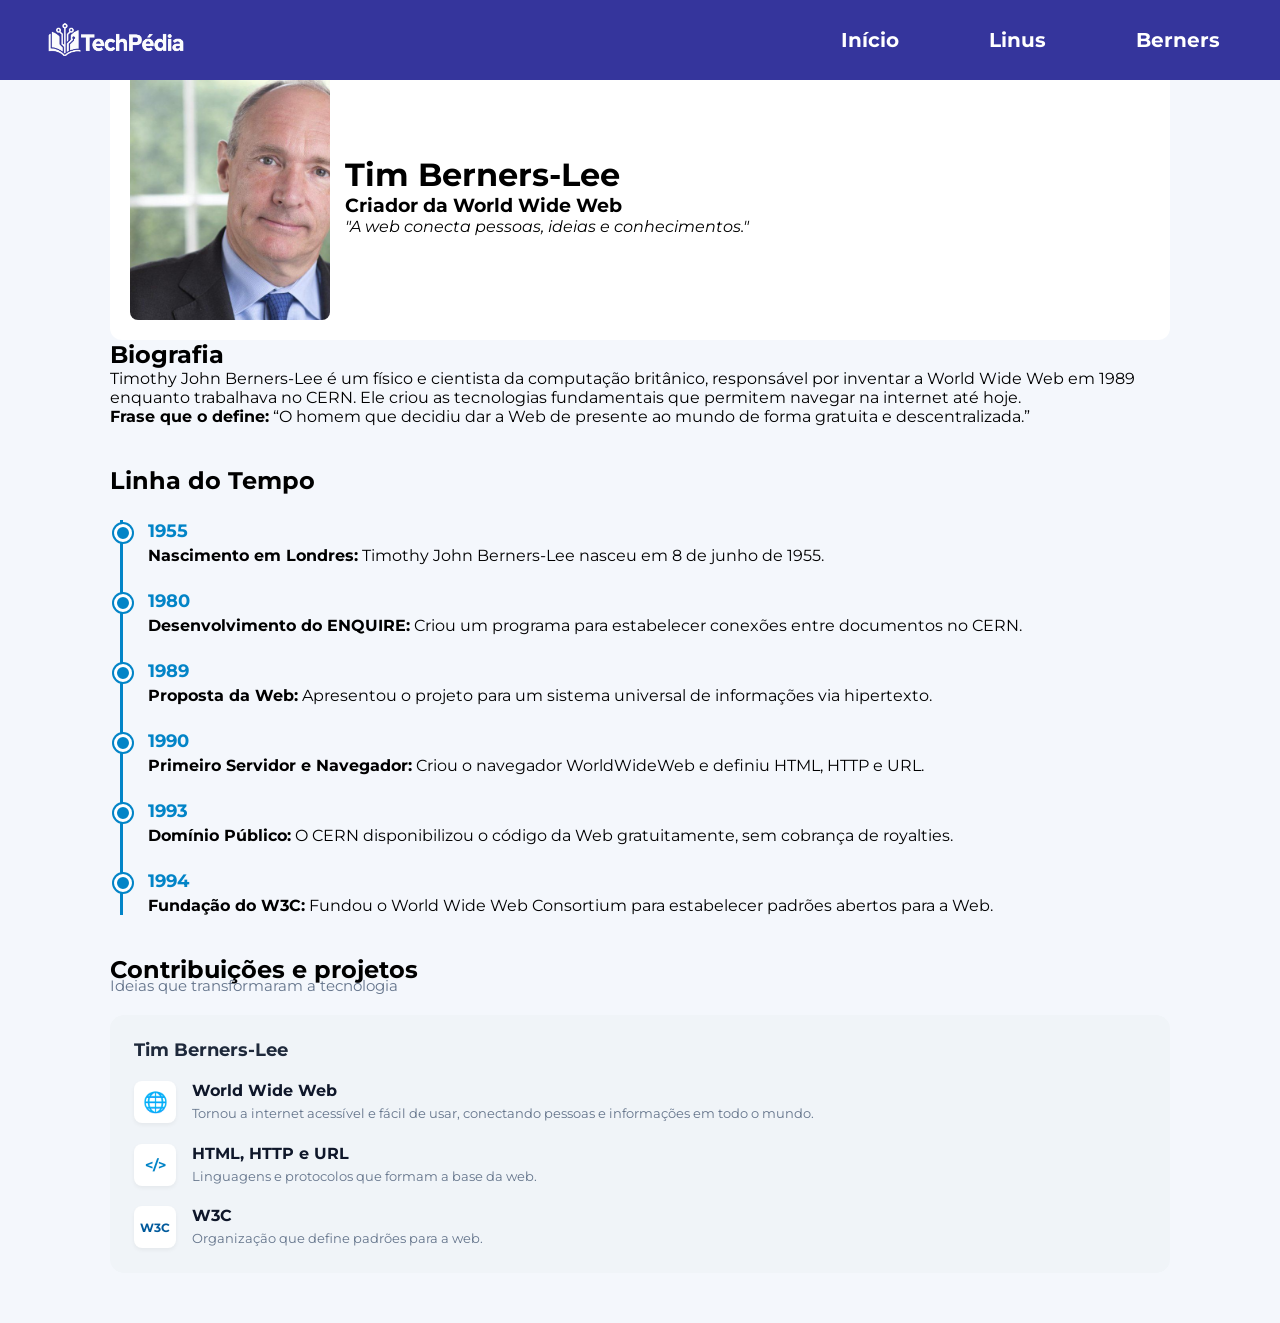
==== commit 6fb1f196: "quase pronto" ====
--- a/berners.html
+++ b/berners.html
@@ -20,8 +20,8 @@
     </header>
 
     <main class="conteudo-principal">
-        <!-- SEÇÃO HERO DO TIM BERNERS-LEE -->
-        <div class="card-perfil" style="margin-top: 40px;">
+        <!-- APRESENTAÇÃO -->
+        <div class="card-perfil">
             <img src="imagens/Berners.jpg" alt="Tim Berners-Lee">
             <div>
                 <h1>Tim Berners-Lee</h1>
@@ -30,151 +30,76 @@
             </div>
         </div>
 
-        <!-- BIOGRAFIA E CONTEXTO -->
-        <section id="biografia" style="margin-top: 30px;">
+        <!-- BIOGRAFIA -->
+        <section id="biografia">
             <h2>Biografia</h2>
-            <p>Tim Berners-Lee é o cientista da computação que inventou a World Wide Web em 1989, enquanto trabalhava no CERN. Sua criação possibilitou conectar documentos por meio de links e facilitou o compartilhamento de informações pela Internet.</p>
-            
-            <blockquote style="margin: 15px 0; padding-left: 15px; border-left: 4px solid var(--cor-azul-claro);">
-                <p><strong>Frase que o define:</strong> “O cientista que transformou a maneira como as pessoas acessam e compartilham informações no mundo.”</p>
-            </blockquote>
+            <p>Timothy John Berners-Lee é um físico e cientista da computação britânico, responsável por inventar a World Wide Web em 1989 enquanto trabalhava no CERN. Ele criou as tecnologias fundamentais que permitem navegar na internet até hoje.</p>
+            <p><strong>Frase que o define:</strong> “O homem que decidiu dar a Web de presente ao mundo de forma gratuita e descentralizada.”</p>
         </section>
 
-        <section id="contexto" style="margin-top: 30px;">
-            <h2>O mundo da tecnologia antes de suas contribuições</h2>
-            <p>Entre as décadas de 1970 e 1990, a computação passou por grandes transformações. Os computadores começaram a chegar também às residências e a pequenos negócios. Apesar desses avanços, a tecnologia ainda apresentava limitações importantes.</p>
-            <p>A Internet já existia antes, mas a existência de uma rede mundial não significava facilidade para navegar entre páginas. Foi nesse cenário que Tim criou a World Wide Web, um sistema para conectar e acessar informações facilmente.</p>
-
-            <h3 style="margin-top: 20px;">Como era a comunicação entre computadores?</h3>
-            <p>Antes da Web, a troca de informações dependia de ferramentas distintas (como e-mail e FTP). Não existia um sistema de uso geral com documentos interligados por links.</p>
-
-            <h3 style="margin-top: 20px;">O nascimento da World Wide Web</h3>
-            <p>Em março de 1989, Tim apresentou a proposta no CERN. Em 1990, ele implementou três tecnologias fundamentais:</p>
-            <ul>
-                <li><strong>HTML:</strong> linguagem utilizada para estruturar documentos da Web.</li>
-                <li><strong>HTTP:</strong> protocolo de comunicação entre clientes e servidores web.</li>
-                <li><strong>URL:</strong> sistema de endereçamento para identificar recursos.</li>
-            </ul>
-        </section>
-
-        <!-- COMPARAÇÃO DE CONTEXTO -->
-        <section style="margin-top: 30px;">
-            <h2>O que mudou entre essas duas épocas?</h2>
-            <table style="width: 100%; margin-top: 15px; border-collapse: collapse;">
-                <thead>
-                    <tr style="background-color: var(--cor-hero); color: #fff;">
-                        <th style="padding: 10px;">Aspecto</th>
-                        <th style="padding: 10px;">Linus Torvalds</th>
-                        <th style="padding: 10px;">Tim Berners-Lee</th>
-                    </tr>
-                </thead>
-                <tbody>
-                    <tr>
-                        <td style="padding: 10px; border-bottom: 1px solid #ccc;"><strong>Principal problema</strong></td>
-                        <td style="padding: 10px; border-bottom: 1px solid #ccc;">Kernel de sistema operacional.</td>
-                        <td style="padding: 10px; border-bottom: 1px solid #ccc;">Organização e compartilhamento de informações.</td>
-                    </tr>
-                    <tr>
-                        <td style="padding: 10px; border-bottom: 1px solid #ccc;"><strong>Local de trabalho</strong></td>
-                        <td style="padding: 10px; border-bottom: 1px solid #ccc;">Universidade de Helsinque (Finlândia).</td>
-                        <td style="padding: 10px; border-bottom: 1px solid #ccc;">CERN (Suíça).</td>
-                    </tr>
-                    <tr>
-                        <td style="padding: 10px; border-bottom: 1px solid #ccc;"><strong>Marco inicial</strong></td>
-                        <td style="padding: 10px; border-bottom: 1px solid #ccc;">Linux em 1991.</td>
-                        <td style="padding: 10px; border-bottom: 1px solid #ccc;">Proposta da Web em 1989.</td>
-                    </tr>
-                </tbody>
-            </table>
-        </section>
-
-        <!-- LINHA DO TEMPO ESTILIZADA -->
-        <section style="margin-top: 40px;">
-            <h2>Linha do Tempo de Tim Berners-Lee</h2>
+        <!-- LINHA DO TEMPO (AZUL) -->
+        <section class="secao-linha-tempo">
+            <h2>Linha do Tempo</h2>
             <div class="linha-tempo">
                 <div class="item-timeline">
                     <span class="ano">1955</span>
-                    <p><strong>Nascimento em Londres:</strong> Timothy John Berners-Lee nasceu em 8 de junho de 1955. Estudou física na Universidade de Oxford.</p>
+                    <p><strong>Nascimento em Londres:</strong> Timothy John Berners-Lee nasceu em 8 de junho de 1955.</p>
                 </div>
                 <div class="item-timeline">
                     <span class="ano">1980</span>
-                    <p><strong>Desenvolvimento do ENQUIRE:</strong> Criou um programa experimental para estabelecer ligações entre informações no CERN.</p>
+                    <p><strong>Desenvolvimento do ENQUIRE:</strong> Criou um programa para estabelecer conexões entre documentos no CERN.</p>
                 </div>
                 <div class="item-timeline">
                     <span class="ano">1989</span>
-                    <p><strong>Proposta da World Wide Web:</strong> Apresentou o projeto para um sistema de gerenciamento de informações baseado em hipertexto.</p>
+                    <p><strong>Proposta da Web:</strong> Apresentou o projeto para um sistema universal de informações via hipertexto.</p>
                 </div>
                 <div class="item-timeline">
                     <span class="ano">1990</span>
-                    <p><strong>Primeiro navegador e servidor Web:</strong> Criou o navegador WorldWideWeb e estabeleceu as bases de HTML, HTTP e URL.</p>
-                </div>
-                <div class="item-timeline">
-                    <span class="ano">1991</span>
-                    <p><strong>Divulgação da Web:</strong> O software da Web foi disponibilizado para uso fora do CERN.</p>
+                    <p><strong>Primeiro Servidor e Navegador:</strong> Criou o navegador WorldWideWeb e definiu HTML, HTTP e URL.</p>
                 </div>
                 <div class="item-timeline">
                     <span class="ano">1993</span>
-                    <p><strong>Domínio Público:</strong> O CERN disponibilizou o software da Web em domínio público, sem cobrança de royalties.</p>
+                    <p><strong>Domínio Público:</strong> O CERN disponibilizou o código da Web gratuitamente, sem cobrança de royalties.</p>
                 </div>
                 <div class="item-timeline">
                     <span class="ano">1994</span>
-                    <p><strong>Fundação do W3C:</strong> Criou o World Wide Web Consortium para estabelecer padrões universais para a Web.</p>
+                    <p><strong>Fundação do W3C:</strong> Fundou o World Wide Web Consortium para estabelecer padrões abertos para a Web.</p>
                 </div>
             </div>
         </section>
 
-        <!-- CONTRIBUIÇÕES E PROJETOS -->
-        <section class="secao-contribuicoes" style="margin-top: 40px;">
-            <h2>Contribuições e Projetos</h2>
-            <article class="cartao-autor">
-                <div class="card-item" style="margin-bottom: 15px;">
-                    <h4>1. World Wide Web (WWW)</h4>
-                    <p>Permite acessar páginas e navegar por links. A Web não é a mesma coisa que a Internet: a Internet é a infraestrutura física de computadores, e a Web é o sistema de páginas que roda sobre ela.</p>
+        <!-- CONTRIBUIÇÕES E PROJETOS (ESTILO DA REFERÊNCIA) -->
+        <section class="secao-contribuicoes-individual">
+            <h2>Contribuições e projetos</h2>
+            <p class="subtitulo-secao">Ideias que transformaram a tecnologia</p>
+
+            <div class="cartao-conteudo-referencia">
+                <h3>Tim Berners-Lee</h3>
+
+                <div class="item-cartao-projeto">
+                    <div class="box-icone icone-web">🌐</div>
+                    <div class="detalhes-projeto">
+                        <h4>World Wide Web</h4>
+                        <p>Tornou a internet acessível e fácil de usar, conectando pessoas e informações em todo o mundo.</p>
+                    </div>
                 </div>
-                <div class="card-item" style="margin-bottom: 15px;">
-                    <h4>2. HTML</h4>
-                    <p>Linguagem de marcação para estruturar o conteúdo das páginas web.</p>
+
+                <div class="item-cartao-projeto">
+                    <div class="box-icone icone-code">&lt;/&gt;</div>
+                    <div class="detalhes-projeto">
+                        <h4>HTML, HTTP e URL</h4>
+                        <p>Linguagens e protocolos que formam a base da web.</p>
+                    </div>
                 </div>
-                <div class="card-item" style="margin-bottom: 15px;">
-                    <h4>3. HTTP</h4>
-                    <p>Protocolo de comunicação que define as regras de troca de dados na Web.</p>
+
+                <div class="item-cartao-projeto">
+                    <div class="box-icone icone-w3c">W3C</div>
+                    <div class="detalhes-projeto">
+                        <h4>W3C</h4>
+                        <p>Organização que define padrões para a web.</p>
+                    </div>
                 </div>
-                <div class="card-item" style="margin-bottom: 15px;">
-                    <h4>4. URL</h4>
-                    <p>Sistema de endereçamento único para localizar qualquer documento na rede.</p>
-                </div>
-                <div class="card-item" style="margin-bottom: 15px;">
-                    <h4>5. W3C (World Wide Web Consortium)</h4>
-                    <p>Organização que garante que os sites funcionem em qualquer navegador ou celular.</p>
-                </div>
-            </article>
-        </section>
-
-        <!-- DESAFIOS -->
-        <section class="secao-desafios" style="margin-top: 30px;">
-            <h2>Desafios e Obstáculos</h2>
-            <div class="item-desafio">
-                <h4>1. Convencer outras pessoas a apoiar a ideia</h4>
-                <p>Sua primeira proposta no CERN foi classificada pelo seu chefe como apenas "vaga, mas empolgante".</p>
             </div>
-            <div class="item-desafio" style="margin-top: 10px;">
-                <h4>2. Dificuldade de acesso inicial</h4>
-                <p>O primeiro navegador só funcionava em computadores NeXT, que eram caros e raros na época.</p>
-            </div>
-            <div class="item-desafio" style="margin-top: 10px;">
-                <h4>3. Liberar e espalhar a Web</h4>
-                <p>Garantir que a Web se tornasse livre e de domínio público em 1993, evitando que uma única empresa a monopolizasse.</p>
-            </div>
-        </section>
-
-        <!-- LEGADO NO DIA A DIA -->
-        <section class="secao-legado" style="margin-top: 30px; margin-bottom: 50px;">
-            <h2>O Legado no Dia a Dia</h2>
-            <ul>
-                <li><strong>Navegadores:</strong> Chrome, Edge e Firefox usam as tecnologias criadas por Tim.</li>
-                <li><strong>Links:</strong> Clicar em qualquer link para trocar de página é a ideia original da Web de 1989.</li>
-                <li><strong>Padronização:</strong> Garantia de que um site abra bem tanto no computador quanto no celular.</li>
-            </ul>
         </section>
     </main>
 </body>
--- a/static/style.css
+++ b/static/style.css
@@ -203,4 +203,74 @@
 
 .linha-tempo.verde .item-timeline .ano {
     color: #16a34a;
-}+}
+
+/* --- ESTILO DE CONTRIBUIÇÕES E PROJETOS (IGUAL À REFERÊNCIA) --- */
+.secao-contribuicoes-individual {
+    margin-top: 40px;
+}
+
+.secao-contribuicoes-individual .subtitulo-secao {
+    color: #64748b;
+    font-size: 15px;
+    margin-top: -8px;
+    margin-bottom: 20px;
+}
+
+.cartao-conteudo-referencia {
+    background-color: #f0f4f8;
+    border-radius: 14px;
+    padding: 24px;
+}
+
+.cartao-conteudo-referencia h3 {
+    font-size: 18px;
+    color: #1e293b;
+    margin-bottom: 20px;
+    margin-top: 0;
+}
+
+.item-cartao-projeto {
+    display: flex;
+    align-items: flex-start;
+    gap: 16px;
+    margin-bottom: 20px;
+}
+
+.item-cartao-projeto:last-child {
+    margin-bottom: 0;
+}
+
+.box-icone {
+    width: 42px;
+    height: 42px;
+    border-radius: 8px;
+    display: flex;
+    align-items: center;
+    justify-content: center;
+    font-size: 20px;
+    flex-shrink: 0;
+    background-color: #ffffff;
+    box-shadow: 0 2px 4px rgba(0, 0, 0, 0.05);
+}
+
+/* Ícones customizados */
+.icone-linux { color: #000000; }
+.icone-git { color: #f05032; }
+.icone-web { color: #0284c7; }
+.icone-code { color: #0284c7; font-weight: bold; font-size: 14px; }
+.icone-w3c { color: #005a9c; font-weight: bold; font-size: 12px; }
+
+.detalhes-projeto h4 {
+    font-size: 16px;
+    color: #0f172a;
+    margin-bottom: 4px;
+    margin-top: 0;
+}
+
+.detalhes-projeto p {
+    font-size: 13px;
+    color: #64748b;
+    line-height: 1.5;
+}
+
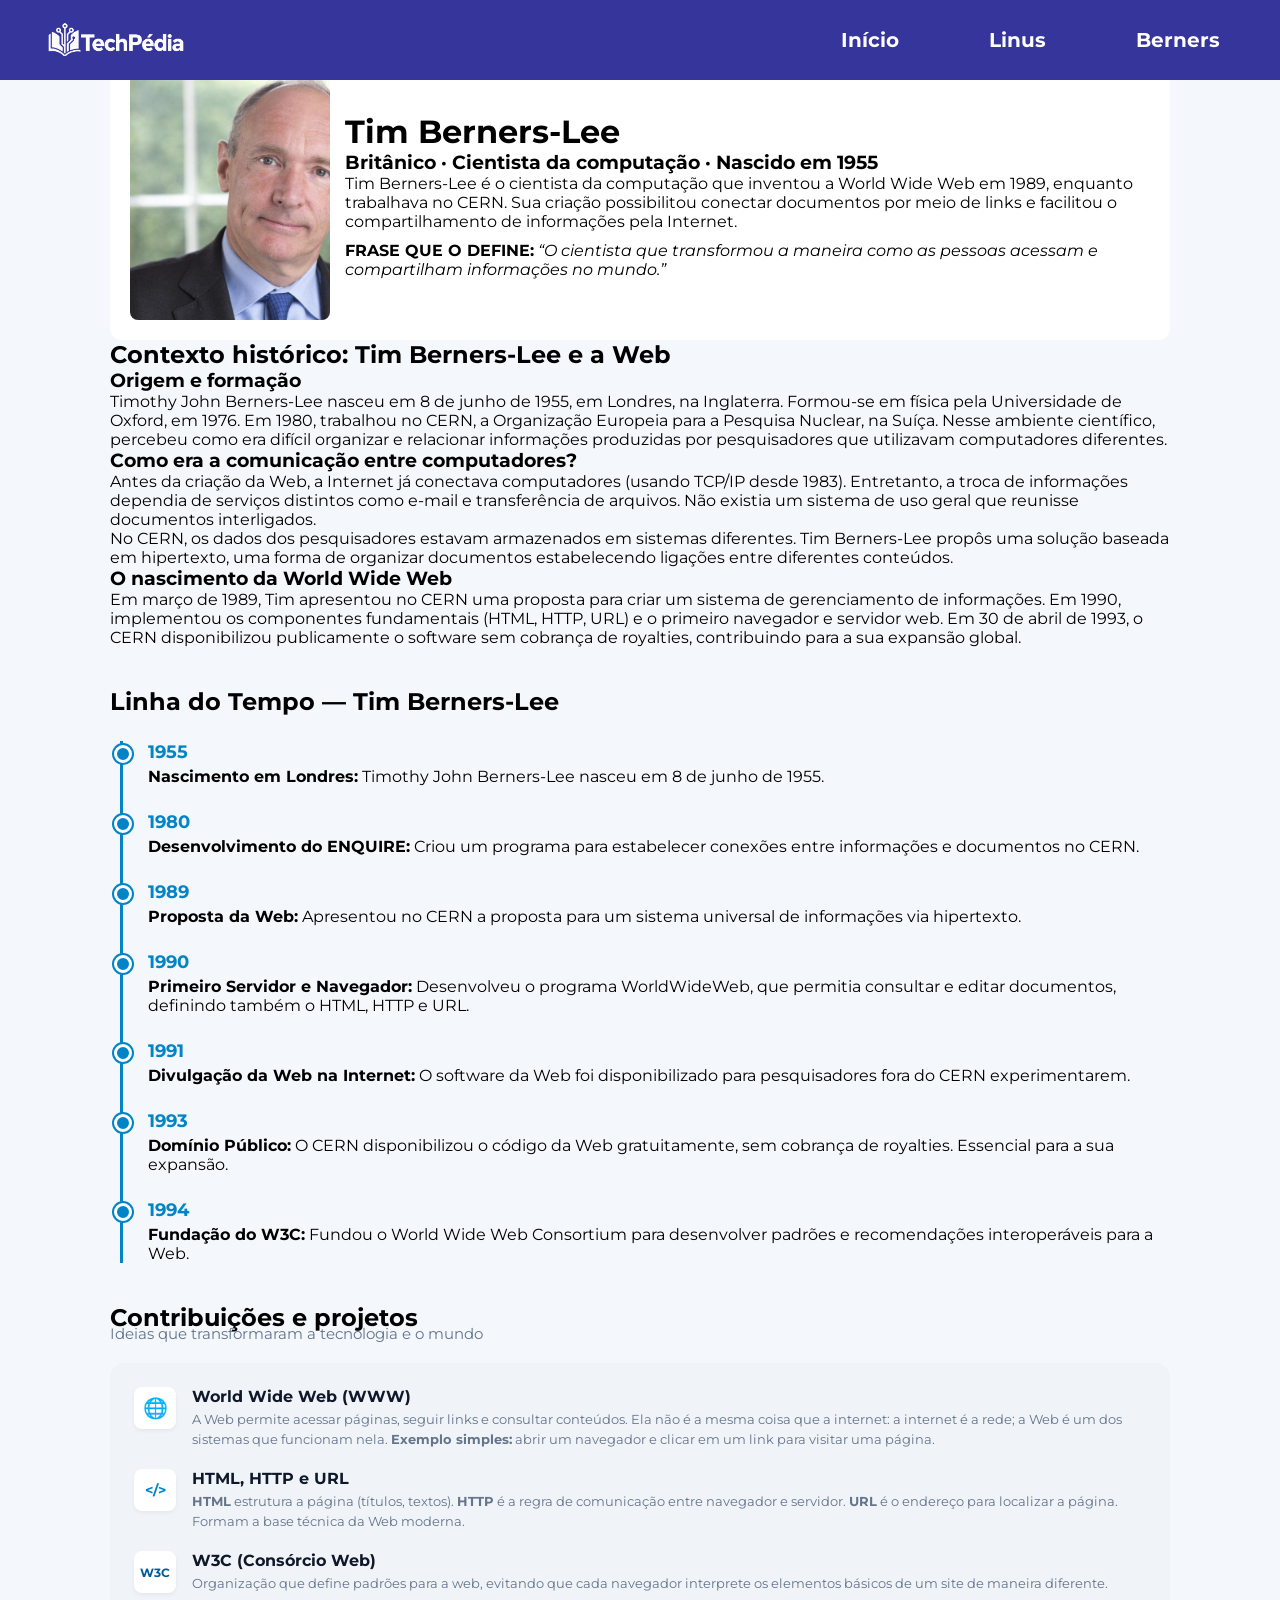
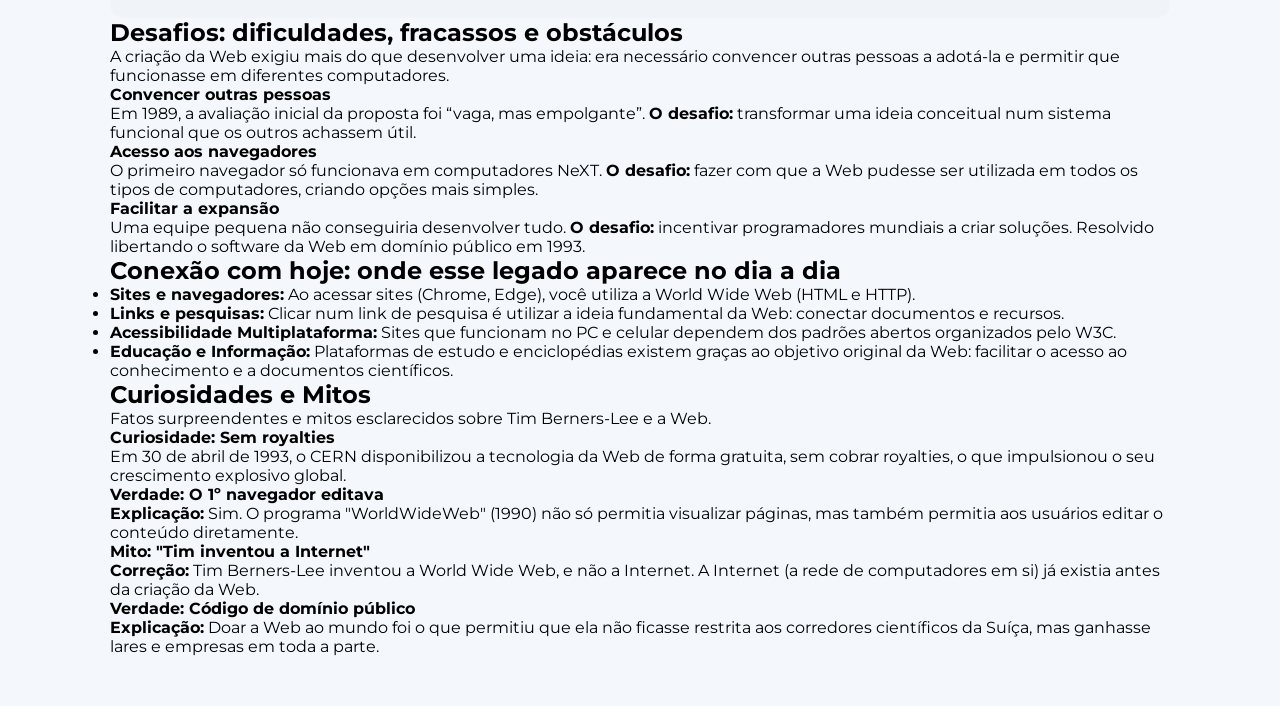
==== commit 01898c55: "Add files via upload" ====
--- a/berners.html
+++ b/berners.html
@@ -25,21 +25,30 @@
             <img src="imagens/Berners.jpg" alt="Tim Berners-Lee">
             <div>
                 <h1>Tim Berners-Lee</h1>
-                <h3>Criador da World Wide Web</h3>
-                <p><em>"A web conecta pessoas, ideias e conhecimentos."</em></p>
+                <h3>Britânico · Cientista da computação · Nascido em 1955</h3>
+                <p>Tim Berners-Lee é o cientista da computação que inventou a World Wide Web em 1989, enquanto trabalhava no CERN. Sua criação possibilitou conectar documentos por meio de links e facilitou o compartilhamento de informações pela Internet.</p>
+                <p style="margin-top: 10px;"><strong>FRASE QUE O DEFINE:</strong> <em>“O cientista que transformou a maneira como as pessoas acessam e compartilham informações no mundo.”</em></p>
             </div>
         </div>
 
-        <!-- BIOGRAFIA -->
+        <!-- CONTEXTO HISTÓRICO -->
         <section id="biografia">
-            <h2>Biografia</h2>
-            <p>Timothy John Berners-Lee é um físico e cientista da computação britânico, responsável por inventar a World Wide Web em 1989 enquanto trabalhava no CERN. Ele criou as tecnologias fundamentais que permitem navegar na internet até hoje.</p>
-            <p><strong>Frase que o define:</strong> “O homem que decidiu dar a Web de presente ao mundo de forma gratuita e descentralizada.”</p>
+            <h2>Contexto histórico: Tim Berners-Lee e a Web</h2>
+            
+            <h3>Origem e formação</h3>
+            <p>Timothy John Berners-Lee nasceu em 8 de junho de 1955, em Londres, na Inglaterra. Formou-se em física pela Universidade de Oxford, em 1976. Em 1980, trabalhou no CERN, a Organização Europeia para a Pesquisa Nuclear, na Suíça. Nesse ambiente científico, percebeu como era difícil organizar e relacionar informações produzidas por pesquisadores que utilizavam computadores diferentes.</p>
+
+            <h3>Como era a comunicação entre computadores?</h3>
+            <p>Antes da criação da Web, a Internet já conectava computadores (usando TCP/IP desde 1983). Entretanto, a troca de informações dependia de serviços distintos como e-mail e transferência de arquivos. Não existia um sistema de uso geral que reunisse documentos interligados.</p>
+            <p>No CERN, os dados dos pesquisadores estavam armazenados em sistemas diferentes. Tim Berners-Lee propôs uma solução baseada em hipertexto, uma forma de organizar documentos estabelecendo ligações entre diferentes conteúdos.</p>
+            
+            <h3>O nascimento da World Wide Web</h3>
+            <p>Em março de 1989, Tim apresentou no CERN uma proposta para criar um sistema de gerenciamento de informações. Em 1990, implementou os componentes fundamentais (HTML, HTTP, URL) e o primeiro navegador e servidor web. Em 30 de abril de 1993, o CERN disponibilizou publicamente o software sem cobrança de royalties, contribuindo para a sua expansão global.</p>
         </section>
 
         <!-- LINHA DO TEMPO (AZUL) -->
         <section class="secao-linha-tempo">
-            <h2>Linha do Tempo</h2>
+            <h2>Linha do Tempo — Tim Berners-Lee</h2>
             <div class="linha-tempo">
                 <div class="item-timeline">
                     <span class="ano">1955</span>
@@ -47,40 +56,42 @@
                 </div>
                 <div class="item-timeline">
                     <span class="ano">1980</span>
-                    <p><strong>Desenvolvimento do ENQUIRE:</strong> Criou um programa para estabelecer conexões entre documentos no CERN.</p>
+                    <p><strong>Desenvolvimento do ENQUIRE:</strong> Criou um programa para estabelecer conexões entre informações e documentos no CERN.</p>
                 </div>
                 <div class="item-timeline">
                     <span class="ano">1989</span>
-                    <p><strong>Proposta da Web:</strong> Apresentou o projeto para um sistema universal de informações via hipertexto.</p>
+                    <p><strong>Proposta da Web:</strong> Apresentou no CERN a proposta para um sistema universal de informações via hipertexto.</p>
                 </div>
                 <div class="item-timeline">
                     <span class="ano">1990</span>
-                    <p><strong>Primeiro Servidor e Navegador:</strong> Criou o navegador WorldWideWeb e definiu HTML, HTTP e URL.</p>
+                    <p><strong>Primeiro Servidor e Navegador:</strong> Desenvolveu o programa WorldWideWeb, que permitia consultar e editar documentos, definindo também o HTML, HTTP e URL.</p>
+                </div>
+                <div class="item-timeline">
+                    <span class="ano">1991</span>
+                    <p><strong>Divulgação da Web na Internet:</strong> O software da Web foi disponibilizado para pesquisadores fora do CERN experimentarem.</p>
                 </div>
                 <div class="item-timeline">
                     <span class="ano">1993</span>
-                    <p><strong>Domínio Público:</strong> O CERN disponibilizou o código da Web gratuitamente, sem cobrança de royalties.</p>
+                    <p><strong>Domínio Público:</strong> O CERN disponibilizou o código da Web gratuitamente, sem cobrança de royalties. Essencial para a sua expansão.</p>
                 </div>
                 <div class="item-timeline">
                     <span class="ano">1994</span>
-                    <p><strong>Fundação do W3C:</strong> Fundou o World Wide Web Consortium para estabelecer padrões abertos para a Web.</p>
+                    <p><strong>Fundação do W3C:</strong> Fundou o World Wide Web Consortium para desenvolver padrões e recomendações interoperáveis para a Web.</p>
                 </div>
             </div>
         </section>
 
-        <!-- CONTRIBUIÇÕES E PROJETOS (ESTILO DA REFERÊNCIA) -->
+        <!-- CONTRIBUIÇÕES E PROJETOS -->
         <section class="secao-contribuicoes-individual">
             <h2>Contribuições e projetos</h2>
-            <p class="subtitulo-secao">Ideias que transformaram a tecnologia</p>
+            <p class="subtitulo-secao">Ideias que transformaram a tecnologia e o mundo</p>
 
             <div class="cartao-conteudo-referencia">
-                <h3>Tim Berners-Lee</h3>
-
                 <div class="item-cartao-projeto">
                     <div class="box-icone icone-web">🌐</div>
                     <div class="detalhes-projeto">
-                        <h4>World Wide Web</h4>
-                        <p>Tornou a internet acessível e fácil de usar, conectando pessoas e informações em todo o mundo.</p>
+                        <h4>World Wide Web (WWW)</h4>
+                        <p>A Web permite acessar páginas, seguir links e consultar conteúdos. Ela não é a mesma coisa que a internet: a internet é a rede; a Web é um dos sistemas que funcionam nela. <strong>Exemplo simples:</strong> abrir um navegador e clicar em um link para visitar uma página.</p>
                     </div>
                 </div>
 
@@ -88,16 +99,71 @@
                     <div class="box-icone icone-code">&lt;/&gt;</div>
                     <div class="detalhes-projeto">
                         <h4>HTML, HTTP e URL</h4>
-                        <p>Linguagens e protocolos que formam a base da web.</p>
+                        <p><strong>HTML</strong> estrutura a página (títulos, textos). <strong>HTTP</strong> é a regra de comunicação entre navegador e servidor. <strong>URL</strong> é o endereço para localizar a página. Formam a base técnica da Web moderna.</p>
                     </div>
                 </div>
 
                 <div class="item-cartao-projeto">
                     <div class="box-icone icone-w3c">W3C</div>
                     <div class="detalhes-projeto">
-                        <h4>W3C</h4>
-                        <p>Organização que define padrões para a web.</p>
+                        <h4>W3C (Consórcio Web)</h4>
+                        <p>Organização que define padrões para a web, evitando que cada navegador interprete os elementos básicos de um site de maneira diferente.</p>
                     </div>
+                </div>
+            </div>
+        </section>
+
+        <!-- DESAFIOS -->
+        <section class="secao-desafios">
+            <h2>Desafios: dificuldades, fracassos e obstáculos</h2>
+            <p>A criação da Web exigiu mais do que desenvolver uma ideia: era necessário convencer outras pessoas a adotá-la e permitir que funcionasse em diferentes computadores.</p>
+            <div class="grid-desafios">
+                <div class="card-desafio">
+                    <h4>Convencer outras pessoas</h4>
+                    <p>Em 1989, a avaliação inicial da proposta foi “vaga, mas empolgante”. <strong>O desafio:</strong> transformar uma ideia conceitual num sistema funcional que os outros achassem útil.</p>
+                </div>
+                <div class="card-desafio">
+                    <h4>Acesso aos navegadores</h4>
+                    <p>O primeiro navegador só funcionava em computadores NeXT. <strong>O desafio:</strong> fazer com que a Web pudesse ser utilizada em todos os tipos de computadores, criando opções mais simples.</p>
+                </div>
+                <div class="card-desafio">
+                    <h4>Facilitar a expansão</h4>
+                    <p>Uma equipe pequena não conseguiria desenvolver tudo. <strong>O desafio:</strong> incentivar programadores mundiais a criar soluções. Resolvido libertando o software da Web em domínio público em 1993.</p>
+                </div>
+            </div>
+        </section>
+
+        <!-- CONEXÃO COM HOJE -->
+        <section id="legado">
+            <h2>Conexão com hoje: onde esse legado aparece no dia a dia</h2>
+            <ul class="lista-legado">
+                <li><strong>Sites e navegadores:</strong> Ao acessar sites (Chrome, Edge), você utiliza a World Wide Web (HTML e HTTP).</li>
+                <li><strong>Links e pesquisas:</strong> Clicar num link de pesquisa é utilizar a ideia fundamental da Web: conectar documentos e recursos.</li>
+                <li><strong>Acessibilidade Multiplataforma:</strong> Sites que funcionam no PC e celular dependem dos padrões abertos organizados pelo W3C.</li>
+                <li><strong>Educação e Informação:</strong> Plataformas de estudo e enciclopédias existem graças ao objetivo original da Web: facilitar o acesso ao conhecimento e a documentos científicos.</li>
+            </ul>
+        </section>
+
+        <!-- CURIOSIDADES E MITOS -->
+        <section class="secao-desafios">
+            <h2>Curiosidades e Mitos</h2>
+            <p>Fatos surpreendentes e mitos esclarecidos sobre Tim Berners-Lee e a Web.</p>
+            <div class="grid-desafios">
+                <div class="card-desafio">
+                    <h4>Curiosidade: Sem royalties</h4>
+                    <p>Em 30 de abril de 1993, o CERN disponibilizou a tecnologia da Web de forma gratuita, sem cobrar royalties, o que impulsionou o seu crescimento explosivo global.</p>
+                </div>
+                <div class="card-desafio">
+                    <h4>Verdade: O 1º navegador editava</h4>
+                    <p><strong>Explicação:</strong> Sim. O programa "WorldWideWeb" (1990) não só permitia visualizar páginas, mas também permitia aos usuários editar o conteúdo diretamente.</p>
+                </div>
+                <div class="card-desafio">
+                    <h4>Mito: "Tim inventou a Internet"</h4>
+                    <p><strong>Correção:</strong> Tim Berners-Lee inventou a World Wide Web, e não a Internet. A Internet (a rede de computadores em si) já existia antes da criação da Web.</p>
+                </div>
+                <div class="card-desafio">
+                    <h4>Verdade: Código de domínio público</h4>
+                    <p><strong>Explicação:</strong> Doar a Web ao mundo foi o que permitiu que ela não ficasse restrita aos corredores científicos da Suíça, mas ganhasse lares e empresas em toda a parte.</p>
                 </div>
             </div>
         </section>
--- a/static/style.css
+++ b/static/style.css
@@ -274,3 +274,7 @@
     line-height: 1.5;
 }
 
+.item-cartao-projeto img{
+    width: 42px;
+    height: auto;
+}
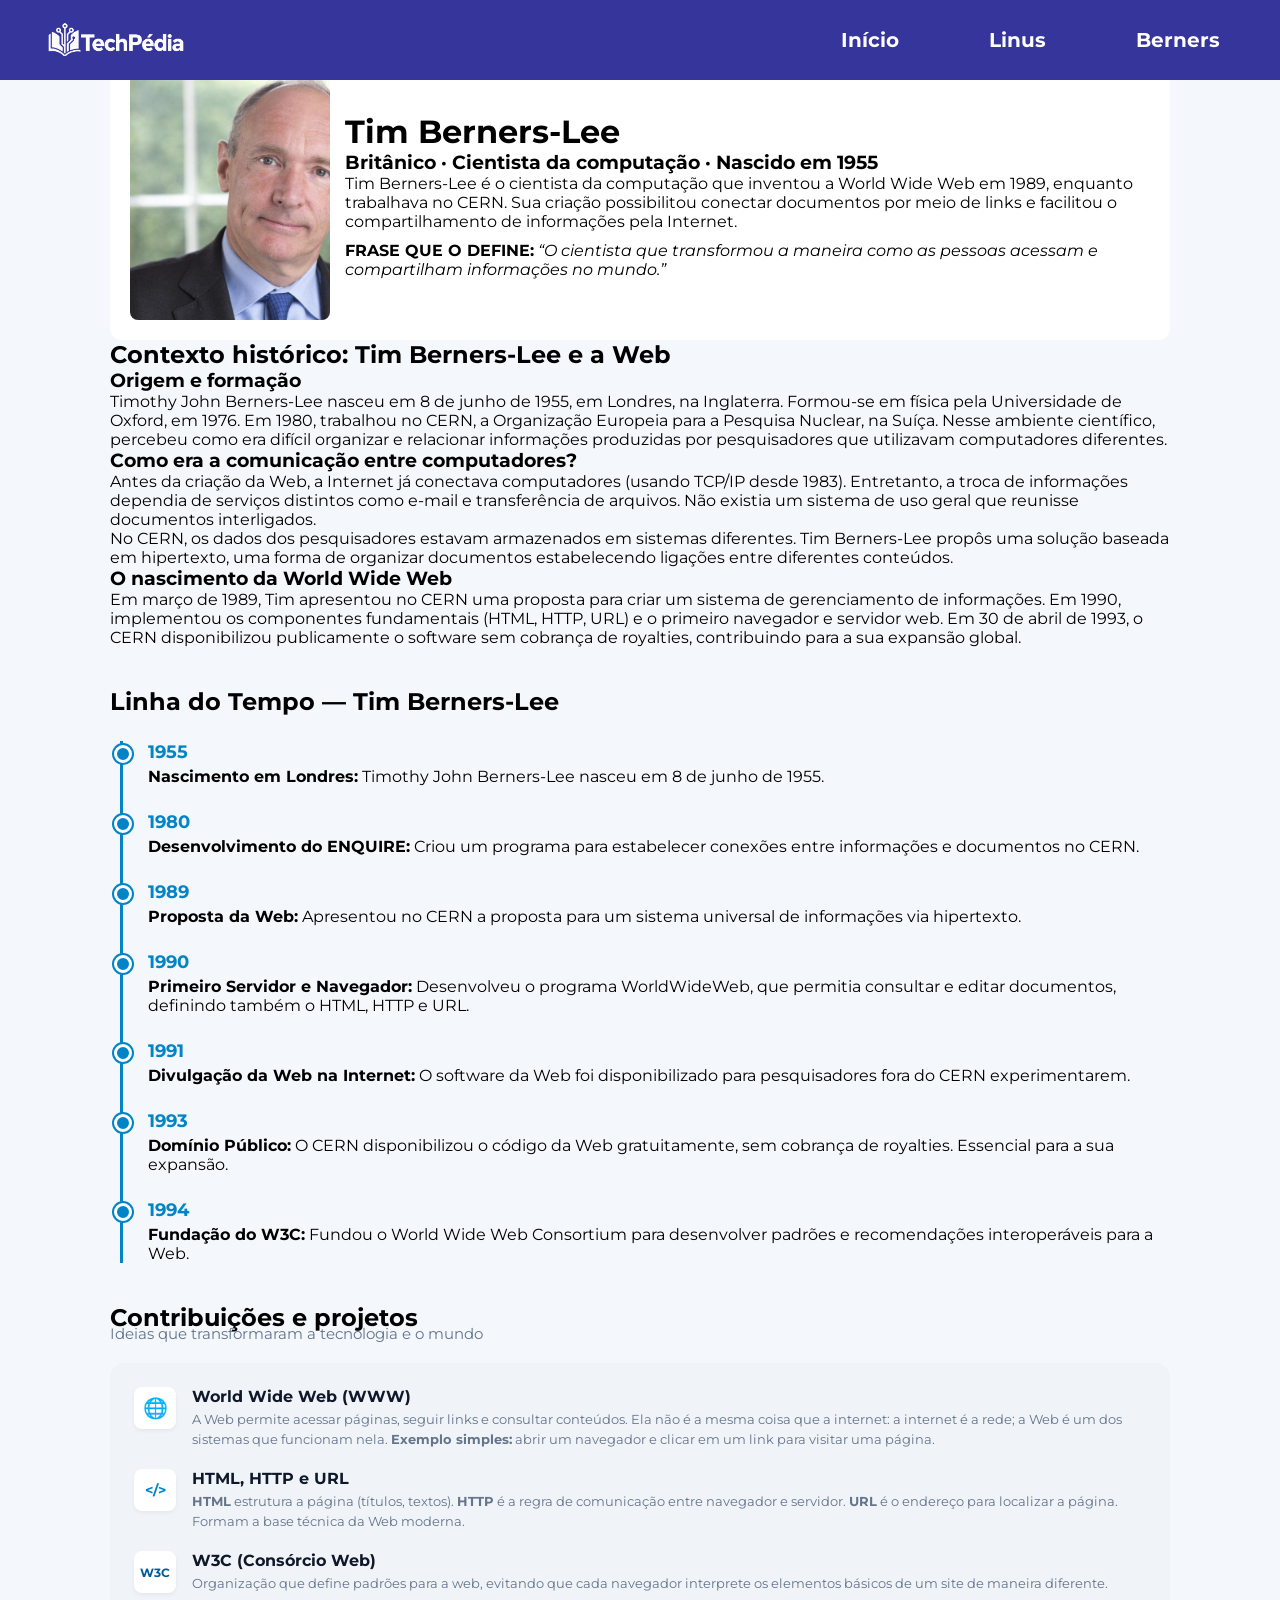
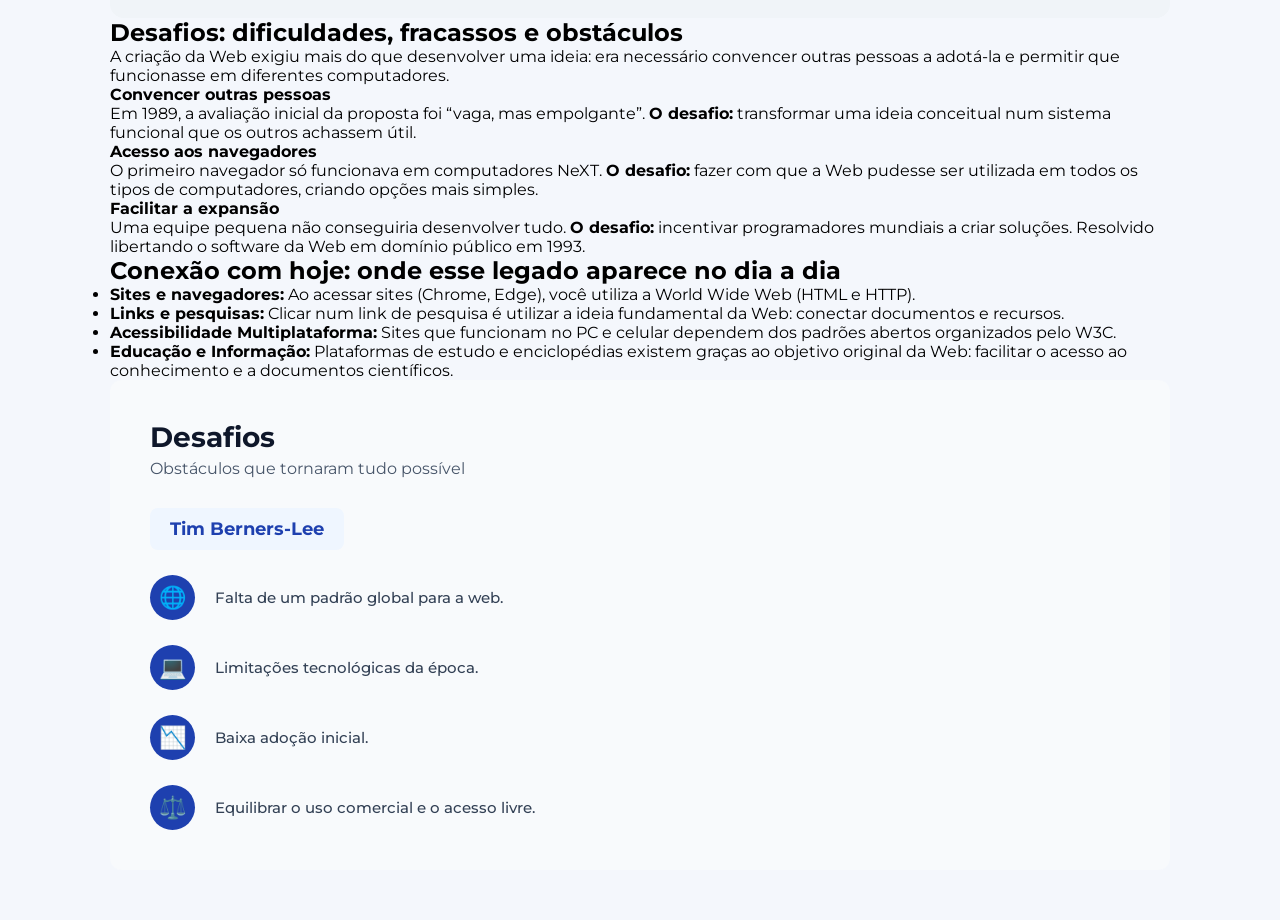
==== commit d0afde60: "Add files via upload" ====
--- a/berners.html
+++ b/berners.html
@@ -145,28 +145,31 @@
         </section>
 
         <!-- CURIOSIDADES E MITOS -->
-        <section class="secao-desafios">
-            <h2>Curiosidades e Mitos</h2>
-            <p>Fatos surpreendentes e mitos esclarecidos sobre Tim Berners-Lee e a Web.</p>
-            <div class="grid-desafios">
-                <div class="card-desafio">
-                    <h4>Curiosidade: Sem royalties</h4>
-                    <p>Em 30 de abril de 1993, o CERN disponibilizou a tecnologia da Web de forma gratuita, sem cobrar royalties, o que impulsionou o seu crescimento explosivo global.</p>
-                </div>
-                <div class="card-desafio">
-                    <h4>Verdade: O 1º navegador editava</h4>
-                    <p><strong>Explicação:</strong> Sim. O programa "WorldWideWeb" (1990) não só permitia visualizar páginas, mas também permitia aos usuários editar o conteúdo diretamente.</p>
-                </div>
-                <div class="card-desafio">
-                    <h4>Mito: "Tim inventou a Internet"</h4>
-                    <p><strong>Correção:</strong> Tim Berners-Lee inventou a World Wide Web, e não a Internet. A Internet (a rede de computadores em si) já existia antes da criação da Web.</p>
-                </div>
-                <div class="card-desafio">
-                    <h4>Verdade: Código de domínio público</h4>
-                    <p><strong>Explicação:</strong> Doar a Web ao mundo foi o que permitiu que ela não ficasse restrita aos corredores científicos da Suíça, mas ganhasse lares e empresas em toda a parte.</p>
-                </div>
-            </div>
-        </section>
+        <section class="secao-desafios-novo">
+    <h2>Desafios</h2>
+    <p class="subtitulo">Obstáculos que tornaram tudo possível</p>
+    
+    <h3 class="titulo-pill">Tim Berners-Lee</h3>
+    
+    <ul class="lista-desafios-img">
+        <li class="item-desafio-img">
+            <div class="icone-desafio-img">🌐</div>
+            <p>Falta de um padrão global para a web.</p>
+        </li>
+        <li class="item-desafio-img">
+            <div class="icone-desafio-img">💻</div>
+            <p>Limitações tecnológicas da época.</p>
+        </li>
+        <li class="item-desafio-img">
+            <div class="icone-desafio-img">📉</div>
+            <p>Baixa adoção inicial.</p>
+        </li>
+        <li class="item-desafio-img">
+            <div class="icone-desafio-img">⚖️</div>
+            <p>Equilibrar o uso comercial e o acesso livre.</p>
+        </li>
+    </ul>
+</section>
     </main>
 </body>
 </html>
--- a/static/style.css
+++ b/static/style.css
@@ -278,3 +278,80 @@
     width: 42px;
     height: auto;
 }
+
+/* --- NOVO ESTILO: DESAFIOS (BASEADO NA IMAGEM) --- */
+.secao-desafios-novo {
+    background-color: #f8fafc; /* Fundo bem claro, quase branco */
+    padding: 40px;
+    border-radius: 12px;
+    margin-bottom: 40px;
+}
+
+.secao-desafios-novo h2 {
+    color: #0f172a; /* Azul muito escuro para o título principal */
+    font-size: 28px;
+    margin-bottom: 5px;
+    margin-top: 0;
+}
+
+.secao-desafios-novo .subtitulo {
+    color: #475569; /* Cinza escuro */
+    font-size: 16px;
+    margin-bottom: 30px;
+}
+
+/* Cápsula com o nome do personagem */
+.titulo-pill {
+    background-color: #eff6ff; /* Azul super claro */
+    color: #1e40af; /* Azul escuro */
+    display: inline-block;
+    padding: 10px 20px;
+    border-radius: 8px; /* Cantos arredondados como na imagem */
+    font-size: 18px;
+    font-weight: 700;
+    margin-bottom: 25px;
+    margin-top: 0;
+}
+
+/* Lista de desafios */
+.lista-desafios-img {
+    list-style: none;
+    padding: 0;
+    margin: 0;
+    display: flex;
+    flex-direction: column;
+    gap: 25px; /* Espaço entre cada item da lista */
+}
+
+.item-desafio-img {
+    display: flex;
+    align-items: center; /* Centraliza o ícone com o texto */
+    gap: 20px; 
+}
+
+/* Círculo escuro para o ícone */
+.icone-desafio-img {
+    background-color: #1e40af; /* Azul escuro */
+    color: white;
+    width: 45px;
+    height: 45px;
+    border-radius: 50%; /* Transforma num círculo perfeito */
+    display: flex;
+    align-items: center;
+    justify-content: center;
+    flex-shrink: 0; 
+    font-size: 22px;
+}
+
+.item-desafio-img p {
+    margin: 0;
+    color: #334155;
+    font-size: 15px;
+    line-height: 1.4;
+    font-weight: 500;
+}
+
+.item-desafio-img img{
+    width: 45px;
+    height: auto;
+}
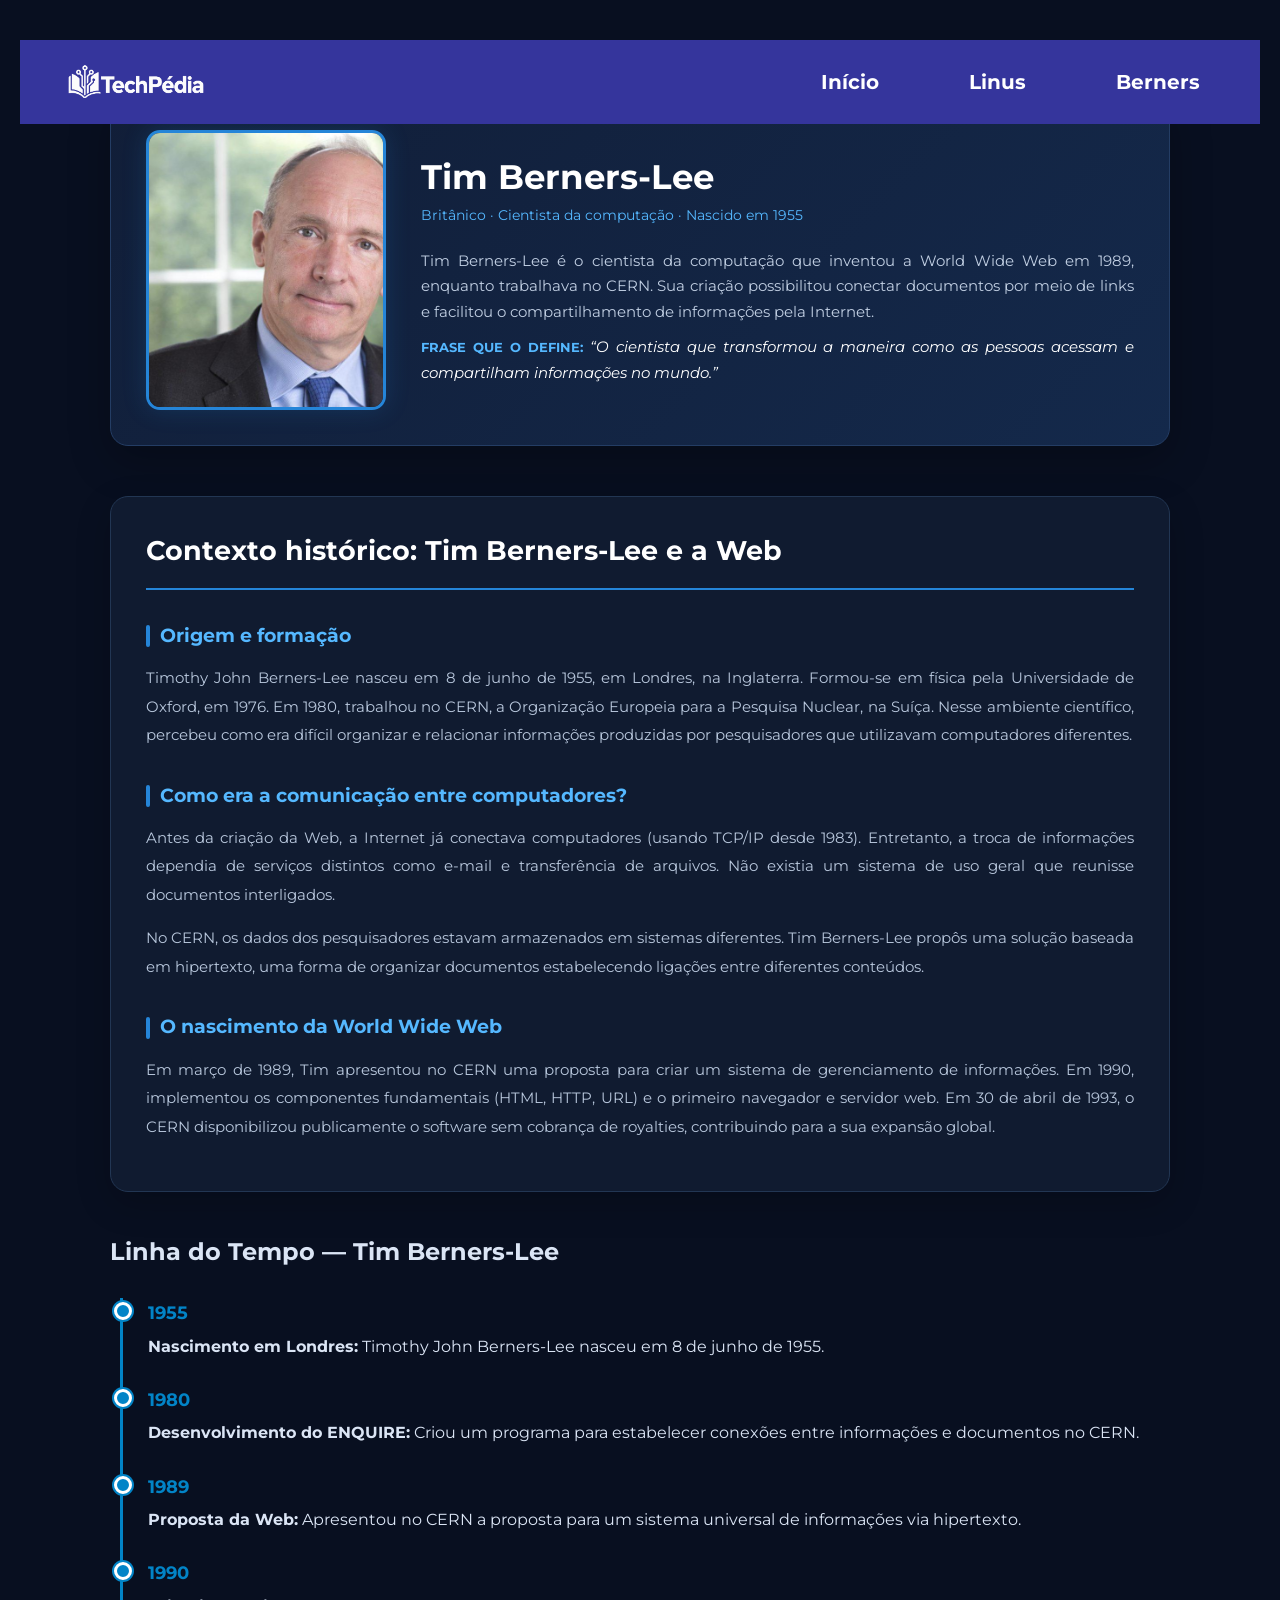
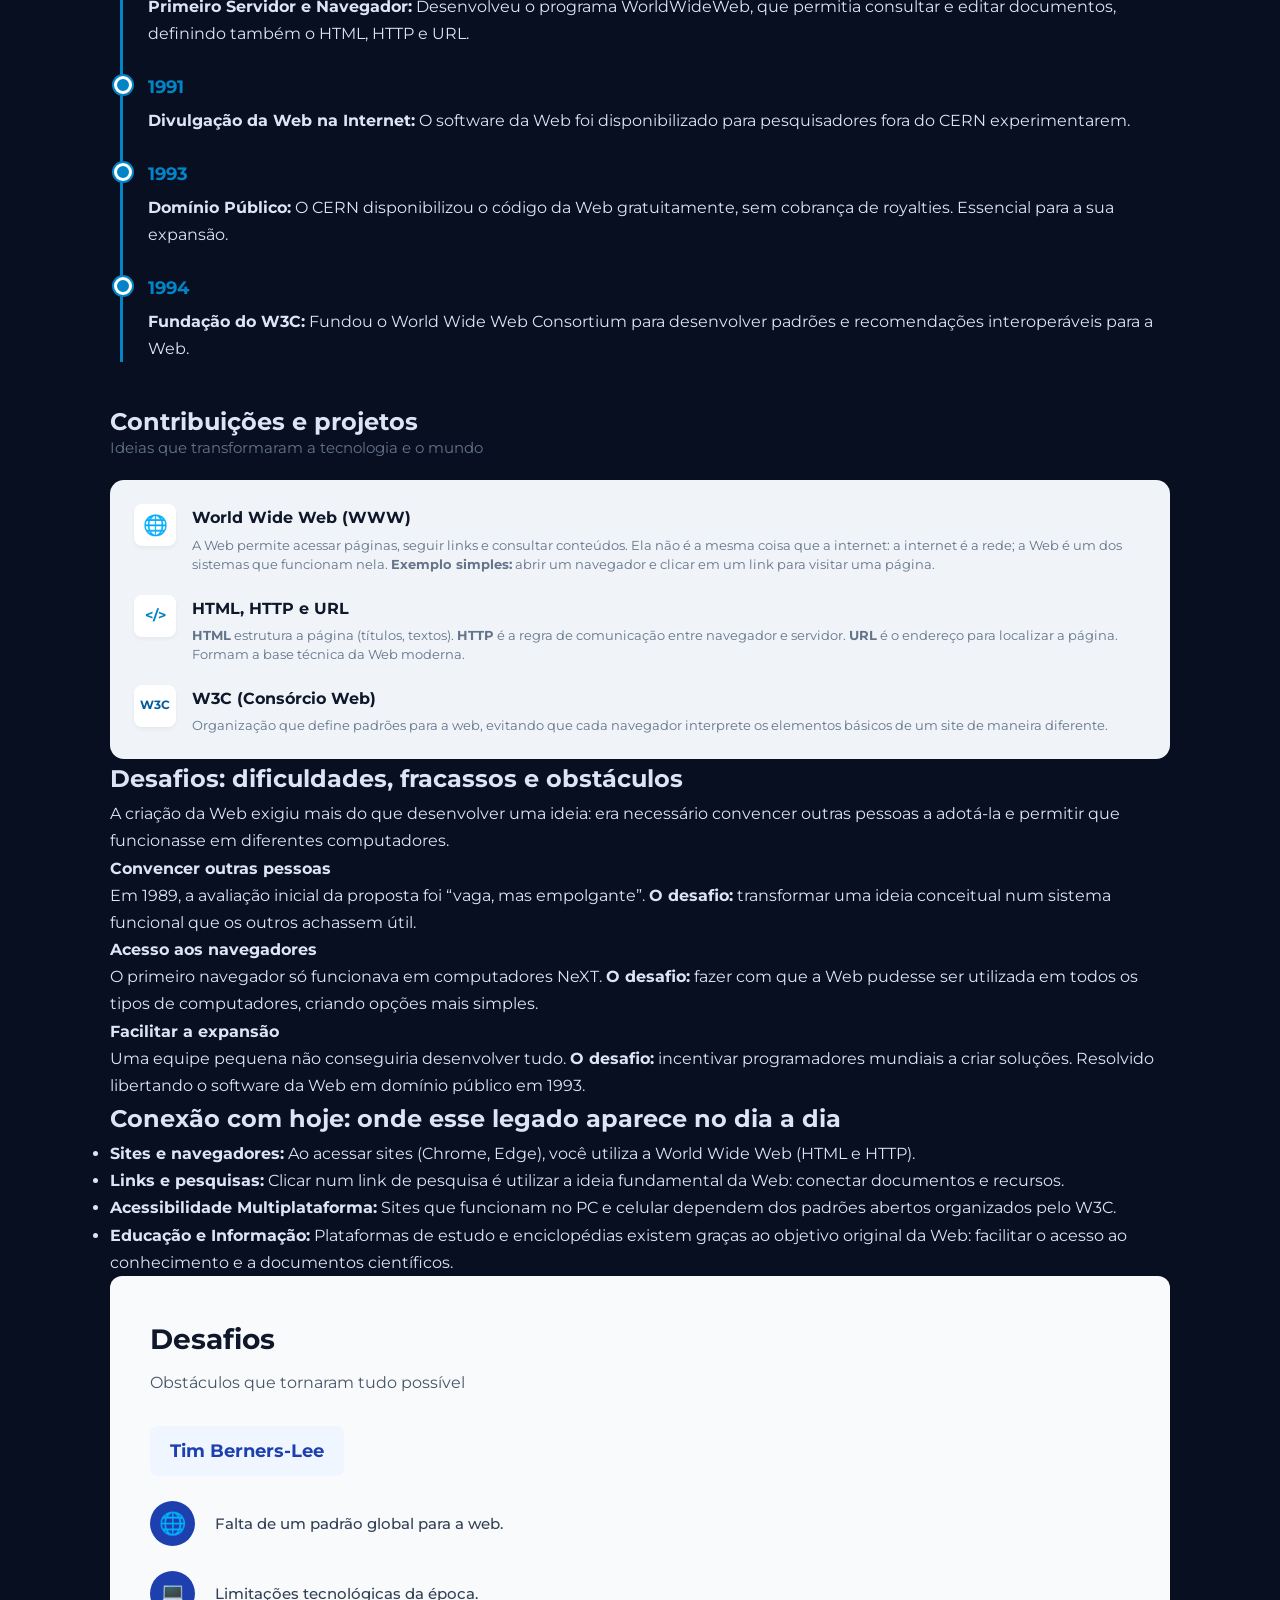
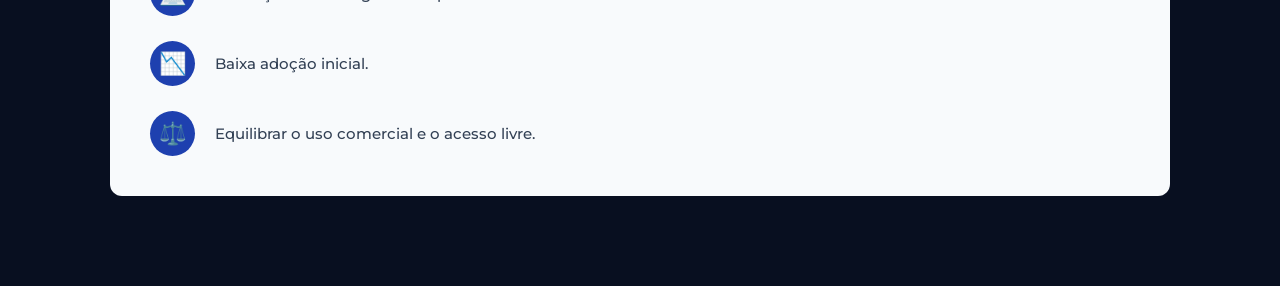
==== commit fb386a8c: "Add files via upload" ====
--- a/berners.html
+++ b/berners.html
@@ -1,5 +1,6 @@
 <!DOCTYPE html>
 <html lang="pt-BR">
+
 <head>
     <meta charset="UTF-8">
     <meta name="viewport" content="width=device-width, initial-scale=1.0">
@@ -9,6 +10,7 @@
     <link rel="preconnect" href="https://fonts.gstatic.com" crossorigin>
     <link href="https://fonts.googleapis.com/css2?family=Montserrat:wght@400;700&display=swap" rel="stylesheet">
 </head>
+
 <body>
     <header class="cabecalho">
         <a class="imagem" href="index.html"><img src="imagens/TechPédia.png" alt="Imagem TechPédia"></a>
@@ -26,24 +28,37 @@
             <div>
                 <h1>Tim Berners-Lee</h1>
                 <h3>Britânico · Cientista da computação · Nascido em 1955</h3>
-                <p>Tim Berners-Lee é o cientista da computação que inventou a World Wide Web em 1989, enquanto trabalhava no CERN. Sua criação possibilitou conectar documentos por meio de links e facilitou o compartilhamento de informações pela Internet.</p>
-                <p style="margin-top: 10px;"><strong>FRASE QUE O DEFINE:</strong> <em>“O cientista que transformou a maneira como as pessoas acessam e compartilham informações no mundo.”</em></p>
+                <p>Tim Berners-Lee é o cientista da computação que inventou a World Wide Web em 1989, enquanto
+                    trabalhava no CERN. Sua criação possibilitou conectar documentos por meio de links e facilitou o
+                    compartilhamento de informações pela Internet.</p>
+                <p style="margin-top: 10px;"><strong>FRASE QUE O DEFINE:</strong> <em>“O cientista que transformou a
+                        maneira como as pessoas acessam e compartilham informações no mundo.”</em></p>
             </div>
         </div>
 
         <!-- CONTEXTO HISTÓRICO -->
         <section id="biografia">
             <h2>Contexto histórico: Tim Berners-Lee e a Web</h2>
-            
+
             <h3>Origem e formação</h3>
-            <p>Timothy John Berners-Lee nasceu em 8 de junho de 1955, em Londres, na Inglaterra. Formou-se em física pela Universidade de Oxford, em 1976. Em 1980, trabalhou no CERN, a Organização Europeia para a Pesquisa Nuclear, na Suíça. Nesse ambiente científico, percebeu como era difícil organizar e relacionar informações produzidas por pesquisadores que utilizavam computadores diferentes.</p>
+            <p>Timothy John Berners-Lee nasceu em 8 de junho de 1955, em Londres, na Inglaterra. Formou-se em física
+                pela Universidade de Oxford, em 1976. Em 1980, trabalhou no CERN, a Organização Europeia para a Pesquisa
+                Nuclear, na Suíça. Nesse ambiente científico, percebeu como era difícil organizar e relacionar
+                informações produzidas por pesquisadores que utilizavam computadores diferentes.</p>
 
             <h3>Como era a comunicação entre computadores?</h3>
-            <p>Antes da criação da Web, a Internet já conectava computadores (usando TCP/IP desde 1983). Entretanto, a troca de informações dependia de serviços distintos como e-mail e transferência de arquivos. Não existia um sistema de uso geral que reunisse documentos interligados.</p>
-            <p>No CERN, os dados dos pesquisadores estavam armazenados em sistemas diferentes. Tim Berners-Lee propôs uma solução baseada em hipertexto, uma forma de organizar documentos estabelecendo ligações entre diferentes conteúdos.</p>
-            
+            <p>Antes da criação da Web, a Internet já conectava computadores (usando TCP/IP desde 1983). Entretanto, a
+                troca de informações dependia de serviços distintos como e-mail e transferência de arquivos. Não existia
+                um sistema de uso geral que reunisse documentos interligados.</p>
+            <p>No CERN, os dados dos pesquisadores estavam armazenados em sistemas diferentes. Tim Berners-Lee propôs
+                uma solução baseada em hipertexto, uma forma de organizar documentos estabelecendo ligações entre
+                diferentes conteúdos.</p>
+
             <h3>O nascimento da World Wide Web</h3>
-            <p>Em março de 1989, Tim apresentou no CERN uma proposta para criar um sistema de gerenciamento de informações. Em 1990, implementou os componentes fundamentais (HTML, HTTP, URL) e o primeiro navegador e servidor web. Em 30 de abril de 1993, o CERN disponibilizou publicamente o software sem cobrança de royalties, contribuindo para a sua expansão global.</p>
+            <p>Em março de 1989, Tim apresentou no CERN uma proposta para criar um sistema de gerenciamento de
+                informações. Em 1990, implementou os componentes fundamentais (HTML, HTTP, URL) e o primeiro navegador e
+                servidor web. Em 30 de abril de 1993, o CERN disponibilizou publicamente o software sem cobrança de
+                royalties, contribuindo para a sua expansão global.</p>
         </section>
 
         <!-- LINHA DO TEMPO (AZUL) -->
@@ -52,31 +67,38 @@
             <div class="linha-tempo">
                 <div class="item-timeline">
                     <span class="ano">1955</span>
-                    <p><strong>Nascimento em Londres:</strong> Timothy John Berners-Lee nasceu em 8 de junho de 1955.</p>
+                    <p><strong>Nascimento em Londres:</strong> Timothy John Berners-Lee nasceu em 8 de junho de 1955.
+                    </p>
                 </div>
                 <div class="item-timeline">
                     <span class="ano">1980</span>
-                    <p><strong>Desenvolvimento do ENQUIRE:</strong> Criou um programa para estabelecer conexões entre informações e documentos no CERN.</p>
+                    <p><strong>Desenvolvimento do ENQUIRE:</strong> Criou um programa para estabelecer conexões entre
+                        informações e documentos no CERN.</p>
                 </div>
                 <div class="item-timeline">
                     <span class="ano">1989</span>
-                    <p><strong>Proposta da Web:</strong> Apresentou no CERN a proposta para um sistema universal de informações via hipertexto.</p>
+                    <p><strong>Proposta da Web:</strong> Apresentou no CERN a proposta para um sistema universal de
+                        informações via hipertexto.</p>
                 </div>
                 <div class="item-timeline">
                     <span class="ano">1990</span>
-                    <p><strong>Primeiro Servidor e Navegador:</strong> Desenvolveu o programa WorldWideWeb, que permitia consultar e editar documentos, definindo também o HTML, HTTP e URL.</p>
+                    <p><strong>Primeiro Servidor e Navegador:</strong> Desenvolveu o programa WorldWideWeb, que permitia
+                        consultar e editar documentos, definindo também o HTML, HTTP e URL.</p>
                 </div>
                 <div class="item-timeline">
                     <span class="ano">1991</span>
-                    <p><strong>Divulgação da Web na Internet:</strong> O software da Web foi disponibilizado para pesquisadores fora do CERN experimentarem.</p>
+                    <p><strong>Divulgação da Web na Internet:</strong> O software da Web foi disponibilizado para
+                        pesquisadores fora do CERN experimentarem.</p>
                 </div>
                 <div class="item-timeline">
                     <span class="ano">1993</span>
-                    <p><strong>Domínio Público:</strong> O CERN disponibilizou o código da Web gratuitamente, sem cobrança de royalties. Essencial para a sua expansão.</p>
+                    <p><strong>Domínio Público:</strong> O CERN disponibilizou o código da Web gratuitamente, sem
+                        cobrança de royalties. Essencial para a sua expansão.</p>
                 </div>
                 <div class="item-timeline">
                     <span class="ano">1994</span>
-                    <p><strong>Fundação do W3C:</strong> Fundou o World Wide Web Consortium para desenvolver padrões e recomendações interoperáveis para a Web.</p>
+                    <p><strong>Fundação do W3C:</strong> Fundou o World Wide Web Consortium para desenvolver padrões e
+                        recomendações interoperáveis para a Web.</p>
                 </div>
             </div>
         </section>
@@ -91,7 +113,10 @@
                     <div class="box-icone icone-web">🌐</div>
                     <div class="detalhes-projeto">
                         <h4>World Wide Web (WWW)</h4>
-                        <p>A Web permite acessar páginas, seguir links e consultar conteúdos. Ela não é a mesma coisa que a internet: a internet é a rede; a Web é um dos sistemas que funcionam nela. <strong>Exemplo simples:</strong> abrir um navegador e clicar em um link para visitar uma página.</p>
+                        <p>A Web permite acessar páginas, seguir links e consultar conteúdos. Ela não é a mesma coisa
+                            que a internet: a internet é a rede; a Web é um dos sistemas que funcionam nela.
+                            <strong>Exemplo simples:</strong> abrir um navegador e clicar em um link para visitar uma
+                            página.</p>
                     </div>
                 </div>
 
@@ -99,7 +124,9 @@
                     <div class="box-icone icone-code">&lt;/&gt;</div>
                     <div class="detalhes-projeto">
                         <h4>HTML, HTTP e URL</h4>
-                        <p><strong>HTML</strong> estrutura a página (títulos, textos). <strong>HTTP</strong> é a regra de comunicação entre navegador e servidor. <strong>URL</strong> é o endereço para localizar a página. Formam a base técnica da Web moderna.</p>
+                        <p><strong>HTML</strong> estrutura a página (títulos, textos). <strong>HTTP</strong> é a regra
+                            de comunicação entre navegador e servidor. <strong>URL</strong> é o endereço para localizar
+                            a página. Formam a base técnica da Web moderna.</p>
                     </div>
                 </div>
 
@@ -107,7 +134,8 @@
                     <div class="box-icone icone-w3c">W3C</div>
                     <div class="detalhes-projeto">
                         <h4>W3C (Consórcio Web)</h4>
-                        <p>Organização que define padrões para a web, evitando que cada navegador interprete os elementos básicos de um site de maneira diferente.</p>
+                        <p>Organização que define padrões para a web, evitando que cada navegador interprete os
+                            elementos básicos de um site de maneira diferente.</p>
                     </div>
                 </div>
             </div>
@@ -116,19 +144,25 @@
         <!-- DESAFIOS -->
         <section class="secao-desafios">
             <h2>Desafios: dificuldades, fracassos e obstáculos</h2>
-            <p>A criação da Web exigiu mais do que desenvolver uma ideia: era necessário convencer outras pessoas a adotá-la e permitir que funcionasse em diferentes computadores.</p>
+            <p>A criação da Web exigiu mais do que desenvolver uma ideia: era necessário convencer outras pessoas a
+                adotá-la e permitir que funcionasse em diferentes computadores.</p>
             <div class="grid-desafios">
                 <div class="card-desafio">
                     <h4>Convencer outras pessoas</h4>
-                    <p>Em 1989, a avaliação inicial da proposta foi “vaga, mas empolgante”. <strong>O desafio:</strong> transformar uma ideia conceitual num sistema funcional que os outros achassem útil.</p>
+                    <p>Em 1989, a avaliação inicial da proposta foi “vaga, mas empolgante”. <strong>O desafio:</strong>
+                        transformar uma ideia conceitual num sistema funcional que os outros achassem útil.</p>
                 </div>
                 <div class="card-desafio">
                     <h4>Acesso aos navegadores</h4>
-                    <p>O primeiro navegador só funcionava em computadores NeXT. <strong>O desafio:</strong> fazer com que a Web pudesse ser utilizada em todos os tipos de computadores, criando opções mais simples.</p>
+                    <p>O primeiro navegador só funcionava em computadores NeXT. <strong>O desafio:</strong> fazer com
+                        que a Web pudesse ser utilizada em todos os tipos de computadores, criando opções mais simples.
+                    </p>
                 </div>
                 <div class="card-desafio">
                     <h4>Facilitar a expansão</h4>
-                    <p>Uma equipe pequena não conseguiria desenvolver tudo. <strong>O desafio:</strong> incentivar programadores mundiais a criar soluções. Resolvido libertando o software da Web em domínio público em 1993.</p>
+                    <p>Uma equipe pequena não conseguiria desenvolver tudo. <strong>O desafio:</strong> incentivar
+                        programadores mundiais a criar soluções. Resolvido libertando o software da Web em domínio
+                        público em 1993.</p>
                 </div>
             </div>
         </section>
@@ -137,39 +171,44 @@
         <section id="legado">
             <h2>Conexão com hoje: onde esse legado aparece no dia a dia</h2>
             <ul class="lista-legado">
-                <li><strong>Sites e navegadores:</strong> Ao acessar sites (Chrome, Edge), você utiliza a World Wide Web (HTML e HTTP).</li>
-                <li><strong>Links e pesquisas:</strong> Clicar num link de pesquisa é utilizar a ideia fundamental da Web: conectar documentos e recursos.</li>
-                <li><strong>Acessibilidade Multiplataforma:</strong> Sites que funcionam no PC e celular dependem dos padrões abertos organizados pelo W3C.</li>
-                <li><strong>Educação e Informação:</strong> Plataformas de estudo e enciclopédias existem graças ao objetivo original da Web: facilitar o acesso ao conhecimento e a documentos científicos.</li>
+                <li><strong>Sites e navegadores:</strong> Ao acessar sites (Chrome, Edge), você utiliza a World Wide Web
+                    (HTML e HTTP).</li>
+                <li><strong>Links e pesquisas:</strong> Clicar num link de pesquisa é utilizar a ideia fundamental da
+                    Web: conectar documentos e recursos.</li>
+                <li><strong>Acessibilidade Multiplataforma:</strong> Sites que funcionam no PC e celular dependem dos
+                    padrões abertos organizados pelo W3C.</li>
+                <li><strong>Educação e Informação:</strong> Plataformas de estudo e enciclopédias existem graças ao
+                    objetivo original da Web: facilitar o acesso ao conhecimento e a documentos científicos.</li>
             </ul>
         </section>
 
         <!-- CURIOSIDADES E MITOS -->
         <section class="secao-desafios-novo">
-    <h2>Desafios</h2>
-    <p class="subtitulo">Obstáculos que tornaram tudo possível</p>
-    
-    <h3 class="titulo-pill">Tim Berners-Lee</h3>
-    
-    <ul class="lista-desafios-img">
-        <li class="item-desafio-img">
-            <div class="icone-desafio-img">🌐</div>
-            <p>Falta de um padrão global para a web.</p>
-        </li>
-        <li class="item-desafio-img">
-            <div class="icone-desafio-img">💻</div>
-            <p>Limitações tecnológicas da época.</p>
-        </li>
-        <li class="item-desafio-img">
-            <div class="icone-desafio-img">📉</div>
-            <p>Baixa adoção inicial.</p>
-        </li>
-        <li class="item-desafio-img">
-            <div class="icone-desafio-img">⚖️</div>
-            <p>Equilibrar o uso comercial e o acesso livre.</p>
-        </li>
-    </ul>
-</section>
+            <h2>Desafios</h2>
+            <p class="subtitulo">Obstáculos que tornaram tudo possível</p>
+
+            <h3 class="titulo-pill">Tim Berners-Lee</h3>
+
+            <ul class="lista-desafios-img">
+                <li class="item-desafio-img">
+                    <div class="icone-desafio-img">🌐</div>
+                    <p>Falta de um padrão global para a web.</p>
+                </li>
+                <li class="item-desafio-img">
+                    <div class="icone-desafio-img">💻</div>
+                    <p>Limitações tecnológicas da época.</p>
+                </li>
+                <li class="item-desafio-img">
+                    <div class="icone-desafio-img">📉</div>
+                    <p>Baixa adoção inicial.</p>
+                </li>
+                <li class="item-desafio-img">
+                    <div class="icone-desafio-img">⚖️</div>
+                    <p>Equilibrar o uso comercial e o acesso livre.</p>
+                </li>
+            </ul>
+        </section>
     </main>
 </body>
+
 </html>
--- a/static/style.css
+++ b/static/style.css
@@ -1,13 +1,11 @@
-
-
-:root{
+:root {
 
     /* cor do cabecario */
     --cor-fundo: #35359c;
     --cor-letra: #fff;
 
     /* Fundo da secção de apresentação (azul muito escuro) */
-    --cor-hero: #03122e ;
+    --cor-hero: #03122e;
 
     /* Fundo geral da página, onde ficam os cartões (um azul/cinza bem clarinho) */
     --cor-fundo-site: #f4f7fc;
@@ -19,7 +17,7 @@
     --cor-letra-cinza: #94a3b8;
 }
 
-*{
+* {
     padding: 0;
     margin: 0;
     box-sizing: border-box;
@@ -47,15 +45,15 @@
 .cabecalho ul {
     display: flex;
     flex-direction: row;
-    gap: 10px 50px;          
+    gap: 10px 50px;
     list-style: none;
 }
 
 .cabecalho ul li a {
-    display: block;                
+    display: block;
     color: var(--cor-letra);
     font-size: 20px;
-    padding: 10px 20px;            
+    padding: 10px 20px;
     text-decoration: none;
     border-radius: 8px;
     font-weight: bold;
@@ -67,7 +65,7 @@
     display: block;
 }
 
-.hero-section{
+.hero-section {
     background-color: var(--cor-hero);
     color: var(--cor-letra);
     padding: 60px 60px;
@@ -76,7 +74,7 @@
     align-items: center;
 }
 
-.hero-texto{
+.hero-texto {
     max-width: 550px;
 }
 
@@ -92,7 +90,7 @@
     margin-bottom: 30px;
 }
 
-.botoes-container{
+.botoes-container {
     display: flex;
     gap: 15px;
 }
@@ -105,12 +103,12 @@
     font-size: 14px;
 }
 
-.btn-primario{
+.btn-primario {
     background-color: var(--cor-azul-claro);
     color: var(--cor-letra);
 }
 
-.btn-secundario{
+.btn-secundario {
     background-color: transparent;
     color: var(--cor-letra);
     border: 1px solid var(--cor-letra-cinza);
@@ -121,20 +119,20 @@
     width: 100%;
 }
 
-.conteudo-principal{
+.conteudo-principal {
     max-width: 1100px;
     margin: -30px auto 50px auto;
     padding: 0px 20px;
 }
 
-.grid-protagonistas{
-    display: grid  ;
+.grid-protagonistas {
+    display: grid;
     grid-template-columns: 1fr 1fr;
     gap: 20px;
     margin-top: 40px;
 }
 
-.card-perfil{
+.card-perfil {
     background-color: #ffffff;
     padding: 20px;
     border-radius: 12px;
@@ -255,11 +253,29 @@
 }
 
 /* Ícones customizados */
-.icone-linux { color: #000000; }
-.icone-git { color: #f05032; }
-.icone-web { color: #0284c7; }
-.icone-code { color: #0284c7; font-weight: bold; font-size: 14px; }
-.icone-w3c { color: #005a9c; font-weight: bold; font-size: 12px; }
+.icone-linux {
+    color: #000000;
+}
+
+.icone-git {
+    color: #f05032;
+}
+
+.icone-web {
+    color: #0284c7;
+}
+
+.icone-code {
+    color: #0284c7;
+    font-weight: bold;
+    font-size: 14px;
+}
+
+.icone-w3c {
+    color: #005a9c;
+    font-weight: bold;
+    font-size: 12px;
+}
 
 .detalhes-projeto h4 {
     font-size: 16px;
@@ -274,39 +290,45 @@
     line-height: 1.5;
 }
 
-.item-cartao-projeto img{
+.item-cartao-projeto img {
     width: 42px;
     height: auto;
 }
 
 /* --- NOVO ESTILO: DESAFIOS (BASEADO NA IMAGEM) --- */
 .secao-desafios-novo {
-    background-color: #f8fafc; /* Fundo bem claro, quase branco */
+    background-color: #f8fafc;
+    /* Fundo bem claro, quase branco */
     padding: 40px;
     border-radius: 12px;
     margin-bottom: 40px;
 }
 
 .secao-desafios-novo h2 {
-    color: #0f172a; /* Azul muito escuro para o título principal */
+    color: #0f172a;
+    /* Azul muito escuro para o título principal */
     font-size: 28px;
     margin-bottom: 5px;
     margin-top: 0;
 }
 
 .secao-desafios-novo .subtitulo {
-    color: #475569; /* Cinza escuro */
+    color: #475569;
+    /* Cinza escuro */
     font-size: 16px;
     margin-bottom: 30px;
 }
 
 /* Cápsula com o nome do personagem */
 .titulo-pill {
-    background-color: #eff6ff; /* Azul super claro */
-    color: #1e40af; /* Azul escuro */
+    background-color: #eff6ff;
+    /* Azul super claro */
+    color: #1e40af;
+    /* Azul escuro */
     display: inline-block;
     padding: 10px 20px;
-    border-radius: 8px; /* Cantos arredondados como na imagem */
+    border-radius: 8px;
+    /* Cantos arredondados como na imagem */
     font-size: 18px;
     font-weight: 700;
     margin-bottom: 25px;
@@ -320,26 +342,30 @@
     margin: 0;
     display: flex;
     flex-direction: column;
-    gap: 25px; /* Espaço entre cada item da lista */
+    gap: 25px;
+    /* Espaço entre cada item da lista */
 }
 
 .item-desafio-img {
     display: flex;
-    align-items: center; /* Centraliza o ícone com o texto */
-    gap: 20px; 
+    align-items: center;
+    /* Centraliza o ícone com o texto */
+    gap: 20px;
 }
 
 /* Círculo escuro para o ícone */
 .icone-desafio-img {
-    background-color: #1e40af; /* Azul escuro */
+    background-color: #1e40af;
+    /* Azul escuro */
     color: white;
     width: 45px;
     height: 45px;
-    border-radius: 50%; /* Transforma num círculo perfeito */
+    border-radius: 50%;
+    /* Transforma num círculo perfeito */
     display: flex;
     align-items: center;
     justify-content: center;
-    flex-shrink: 0; 
+    flex-shrink: 0;
     font-size: 22px;
 }
 
@@ -351,7 +377,468 @@
     font-weight: 500;
 }
 
-.item-desafio-img img{
+.item-desafio-img img {
     width: 45px;
     height: auto;
+}
+
+
+/* ==============================
+   CONFIGURAÇÕES GERAIS
+============================== */
+
+* {
+    margin: 0;
+    padding: 0;
+    box-sizing: border-box;
+    scroll-behavior: smooth;
+}
+
+body {
+    background: #080f20;
+    color: #dbe5f5;
+    font-family: Arial, Helvetica, sans-serif;
+    line-height: 1.7;
+    padding: 40px 20px;
+}
+
+/* ==============================
+   CARD DE PERFIL
+============================== */
+
+.card-perfil {
+    max-width: 1100px;
+    margin: 0 auto 50px;
+    padding: 35px;
+    display: flex;
+    align-items: center;
+    gap: 35px;
+
+    background: linear-gradient(
+        135deg,
+        #111e38,
+        #14294b
+    );
+
+    border: 1px solid #243d64;
+    border-radius: 18px;
+
+    box-shadow: 0 15px 40px rgba(0, 0, 0, 0.25);
+
+    transition: transform 0.3s ease,
+                box-shadow 0.3s ease;
+}
+
+.card-perfil:hover {
+    transform: translateY(-5px);
+    box-shadow: 0 20px 45px rgba(0, 0, 0, 0.35);
+}
+
+/* IMAGEM */
+
+.card-perfil img {
+    width: 240px;
+    height: 280px;
+    object-fit: cover;
+    object-position: center;
+    border-radius: 14px;
+
+    border: 3px solid #2585d8;
+
+    box-shadow: 0 0 25px rgba(37, 133, 216, 0.2);
+}
+
+/* INFORMAÇÕES DO PERFIL */
+
+.card-perfil h1 {
+    color: #ffffff;
+    font-size: 34px;
+    margin-bottom: 5px;
+    line-height: 1.3;
+}
+
+.card-perfil h3 {
+    color: #55b8ff;
+    font-size: 14px;
+    font-weight: normal;
+    margin-bottom: 20px;
+}
+
+.card-perfil p {
+    color: #c0cee2;
+    font-size: 15px;
+    text-align: justify;
+}
+
+.card-perfil strong {
+    color: #55b8ff;
+    font-size: 13px;
+}
+
+.card-perfil em {
+    color: #ffffff;
+}
+
+/* ==============================
+   CONTEXTO HISTÓRICO
+============================== */
+
+#contexto {
+    max-width: 1100px;
+    margin: auto;
+    padding: 35px;
+
+    background: #101b30;
+    border: 1px solid #223653;
+    border-radius: 18px;
+
+    box-shadow: 0 12px 35px rgba(0, 0, 0, 0.2);
+}
+
+/* TÍTULO PRINCIPAL */
+
+#contexto h2 {
+    color: #ffffff;
+    font-size: 27px;
+    line-height: 1.4;
+
+    margin-bottom: 30px;
+    padding-bottom: 18px;
+
+    border-bottom: 2px solid #2585d8;
+}
+
+/* SUBTÍTULOS */
+
+#contexto h3 {
+    color: #55b8ff;
+    font-size: 19px;
+    margin-top: 30px;
+    margin-bottom: 12px;
+
+    display: flex;
+    align-items: center;
+    gap: 10px;
+}
+
+#contexto h3::before {
+    content: "";
+    width: 4px;
+    height: 22px;
+    background: #2585d8;
+    border-radius: 5px;
+}
+
+/* PARÁGRAFOS */
+
+#contexto p {
+    color: #b8c7dc;
+    font-size: 15px;
+    line-height: 1.9;
+
+    text-align: justify;
+    margin-bottom: 15px;
+}
+
+/* ==============================
+   RESPONSIVIDADE
+============================== */
+
+@media (max-width: 768px) {
+
+    body {
+        padding: 20px 12px;
+    }
+
+    .card-perfil {
+        flex-direction: column;
+        text-align: center;
+        padding: 25px 20px;
+        gap: 20px;
+    }
+
+    .card-perfil img {
+        width: 200px;
+        height: 220px;
+    }
+
+    .card-perfil h1 {
+        font-size: 27px;
+    }
+
+    .card-perfil h3 {
+        font-size: 13px;
+    }
+
+    .card-perfil p {
+        text-align: left;
+    }
+
+    #contexto {
+        padding: 25px 20px;
+    }
+
+    #contexto h2 {
+        font-size: 22px;
+    }
+
+    #contexto h3 {
+        font-size: 17px;
+    }
+
+    #contexto p {
+        font-size: 14px;
+        text-align: left;
+    }
+}
+
+/* TELAS MUITO PEQUENAS */
+
+@media (max-width: 400px) {
+
+    .card-perfil img {
+        width: 170px;
+        height: 190px;
+    }
+
+    .card-perfil h1 {
+        font-size: 24px;
+    }
+
+    #contexto h2 {
+        font-size: 20px;
+    }
+}
+
+
+/* ==============================
+   CONFIGURAÇÕES GERAIS
+============================== */
+
+* {
+    margin: 0;
+    padding: 0;
+    box-sizing: border-box;
+    scroll-behavior: smooth;
+}
+
+body {
+    background: #080f20;
+    color: #dbe5f5;
+    font-family: Arial, Helvetica, sans-serif;
+    line-height: 1.7;
+    padding: 40px 20px;
+}
+
+/* ==============================
+   CARD DE PERFIL
+============================== */
+
+.card-perfil {
+    max-width: 1100px;
+    margin: 0 auto 50px;
+    padding: 35px;
+
+    display: flex;
+    align-items: center;
+    gap: 35px;
+
+    background: linear-gradient(
+        135deg,
+        #111e38,
+        #14294b
+    );
+
+    border: 1px solid #243d64;
+    border-radius: 18px;
+
+    box-shadow: 0 15px 40px rgba(0, 0, 0, 0.25);
+
+    transition: transform 0.3s ease,
+                box-shadow 0.3s ease;
+}
+
+.card-perfil:hover {
+    transform: translateY(-5px);
+    box-shadow: 0 20px 45px rgba(0, 0, 0, 0.35);
+}
+
+/* IMAGEM */
+
+.card-perfil img {
+    width: 240px;
+    height: 280px;
+
+    object-fit: cover;
+    object-position: center;
+
+    border-radius: 14px;
+    border: 3px solid #2585d8;
+
+    box-shadow: 0 0 25px rgba(37, 133, 216, 0.2);
+}
+
+/* INFORMAÇÕES DO PERFIL */
+
+.card-perfil h1 {
+    color: #ffffff;
+    font-size: 34px;
+    margin-bottom: 5px;
+    line-height: 1.3;
+}
+
+.card-perfil h3 {
+    color: #55b8ff;
+    font-size: 14px;
+    font-weight: normal;
+    margin-bottom: 20px;
+}
+
+.card-perfil p {
+    color: #c0cee2;
+    font-size: 15px;
+    text-align: justify;
+}
+
+.card-perfil strong {
+    color: #55b8ff;
+    font-size: 13px;
+}
+
+.card-perfil em {
+    color: #ffffff;
+}
+
+/* ==============================
+   CONTEXTO HISTÓRICO
+============================== */
+
+#biografia {
+    max-width: 1100px;
+    margin: auto;
+    padding: 35px;
+
+    background: #101b30;
+    border: 1px solid #223653;
+    border-radius: 18px;
+
+    box-shadow: 0 12px 35px rgba(0, 0, 0, 0.2);
+}
+
+/* TÍTULO PRINCIPAL */
+
+#biografia h2 {
+    color: #ffffff;
+    font-size: 27px;
+    line-height: 1.4;
+
+    margin-bottom: 30px;
+    padding-bottom: 18px;
+
+    border-bottom: 2px solid #2585d8;
+}
+
+/* SUBTÍTULOS */
+
+#biografia h3 {
+    color: #55b8ff;
+    font-size: 19px;
+
+    margin-top: 30px;
+    margin-bottom: 12px;
+
+    display: flex;
+    align-items: center;
+    gap: 10px;
+}
+
+#biografia h3::before {
+    content: "";
+
+    width: 4px;
+    height: 22px;
+
+    background: #2585d8;
+    border-radius: 5px;
+}
+
+/* PARÁGRAFOS */
+
+#biografia p {
+    color: #b8c7dc;
+    font-size: 15px;
+    line-height: 1.9;
+
+    text-align: justify;
+    margin-bottom: 15px;
+}
+
+/* ==============================
+   RESPONSIVIDADE
+============================== */
+
+@media (max-width: 768px) {
+
+    body {
+        padding: 20px 12px;
+    }
+
+    .card-perfil {
+        flex-direction: column;
+        text-align: center;
+        padding: 25px 20px;
+        gap: 20px;
+    }
+
+    .card-perfil img {
+        width: 200px;
+        height: 220px;
+    }
+
+    .card-perfil h1 {
+        font-size: 27px;
+    }
+
+    .card-perfil h3 {
+        font-size: 13px;
+    }
+
+    .card-perfil p {
+        text-align: left;
+    }
+
+    #biografia {
+        padding: 25px 20px;
+    }
+
+    #biografia h2 {
+        font-size: 22px;
+    }
+
+    #biografia h3 {
+        font-size: 17px;
+    }
+
+    #biografia p {
+        font-size: 14px;
+        text-align: left;
+    }
+}
+
+/* TELAS MUITO PEQUENAS */
+
+@media (max-width: 400px) {
+
+    .card-perfil img {
+        width: 170px;
+        height: 190px;
+    }
+
+    .card-perfil h1 {
+        font-size: 24px;
+    }
+
+    #biografia h2 {
+        font-size: 20px;
+    }
 }
